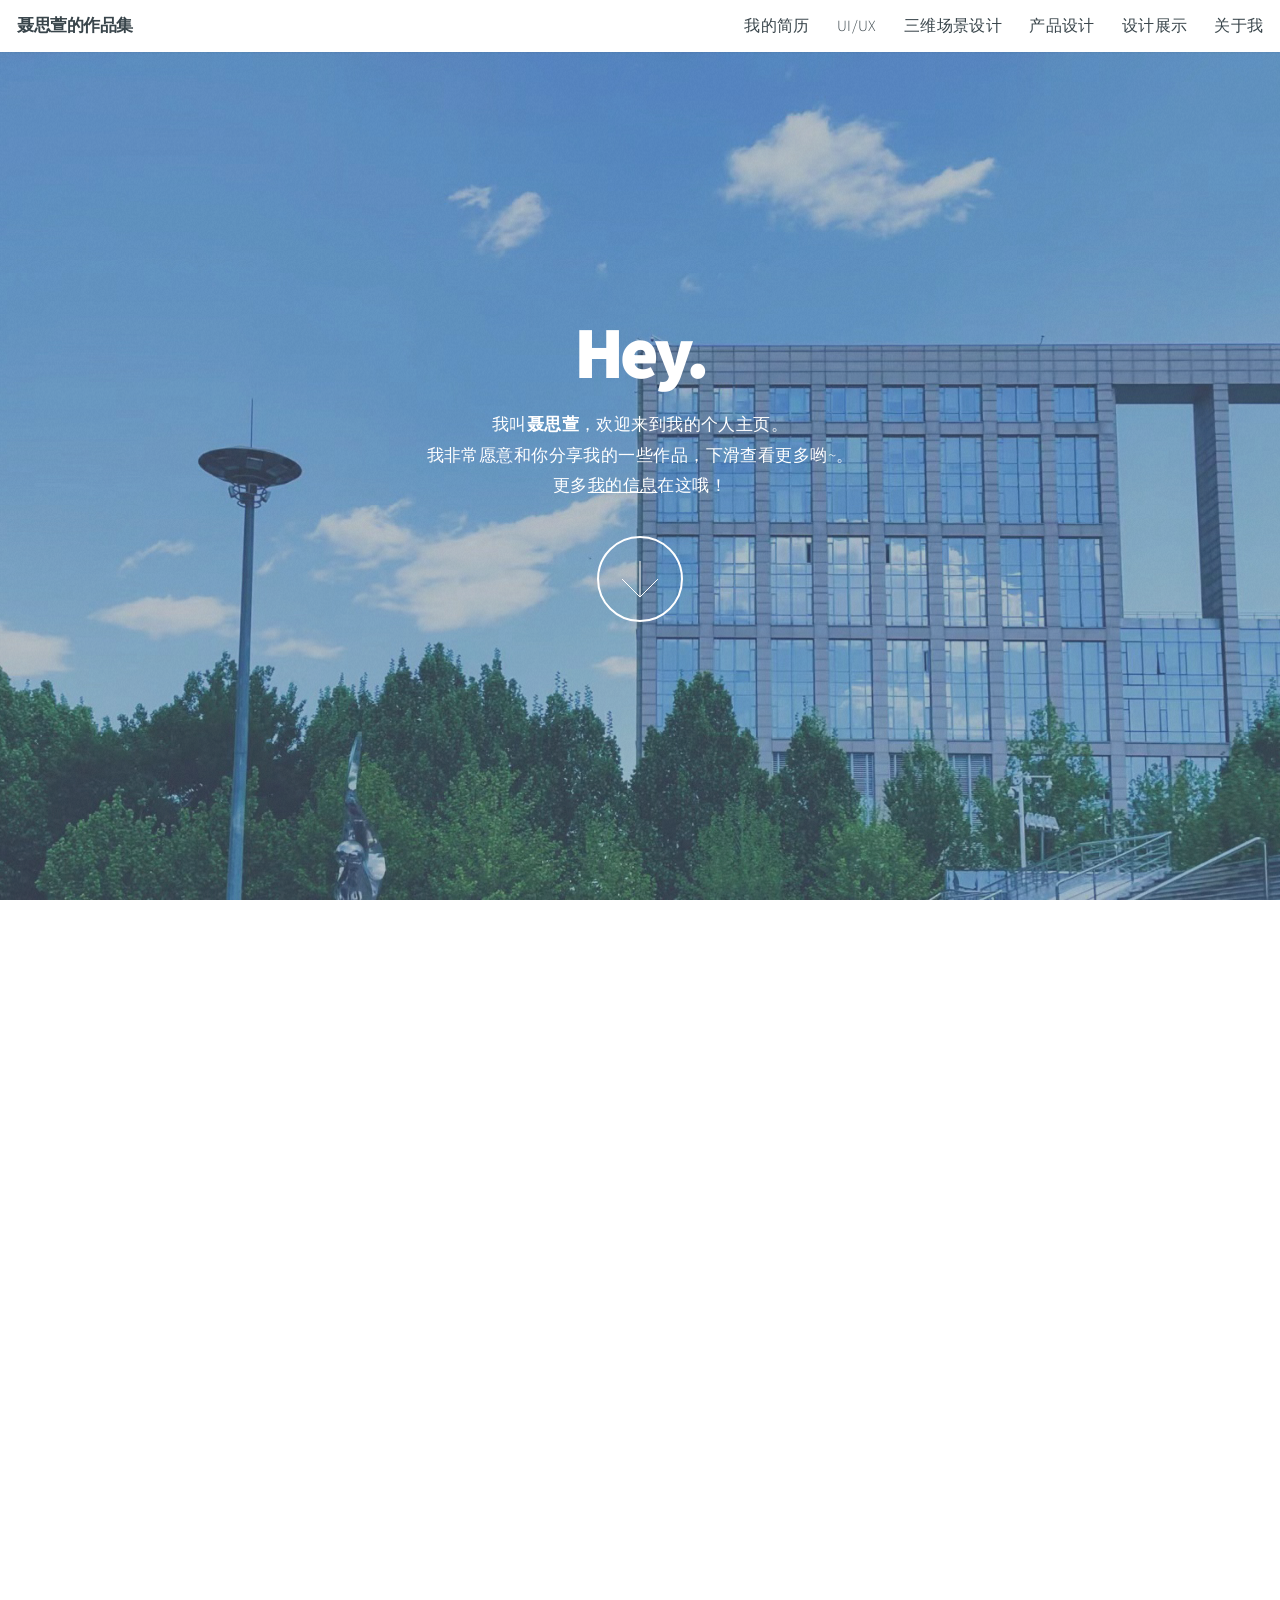
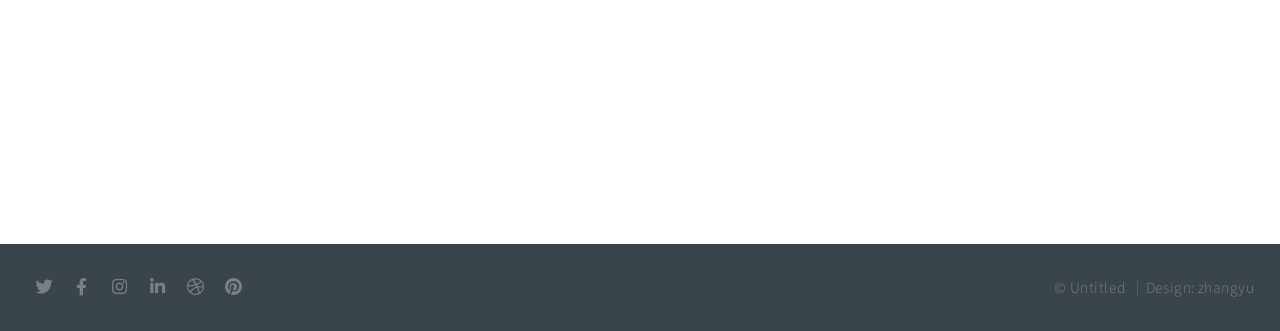
==== index.html @ c4678758 "Update index.html" ====
<!DOCTYPE HTML>
<!--
	Big Picture by HTML5 UP
	html5up.net | @ajlkn
	Free for personal and commercial use under the CCA 3.0 license (html5up.net/license)
-->
<html>

<head>
    <title>聂思萱的作品集</title>
    <meta charset="utf-8" />
    <meta name="viewport" content="width=device-width, initial-scale=1, user-scalable=no" />
    <link rel="stylesheet" href="assets/css/main.css" />
    <noscript>
        <link rel="stylesheet" href="assets/css/noscript.css" />
    </noscript>
</head>

<body class="is-preload">

    <!-- Header -->
    <header id="header">
        <h1>聂思萱的作品集</h1>
        <nav>
            <ul>
                <li><a href="#intro">我的简历</a></li>
                <li><a href="#one">UI/UX</a></li>
                <li><a href="#two">三维场景设计</a></li>
		<li><a href="#pr">产品设计</a></li>    
                <li><a href="#work">设计展示</a></li>
                <li><a href="#contact">关于我</a></li>
            </ul>
        </nav>
    </header>

    <!-- Intro -->
    <section id="intro" class="main style1 dark fullscreen">
        <div class="content">
            <header>
                <h2>Hey.</h2>
            </header>
            <p>我叫<strong>聂思萱</strong>，欢迎来到我的个人主页。<br />
                我非常愿意和你分享我的一些作品，下滑查看更多哟~。<br />
                更多<a href="#contact">我的信息</a>在这哦！</p>
            <footer>
                <a href="#one" class="button style2 down">More</a>
            </footer>
        </div>
    </section>

    <!-- One -->
    <!-- <section id="one" class="main style2 right dark fullscreen">
        <div class="content box style2">
            <header>
                <h2>作品集：产品设计</h2>
            </header>
            <p>本人本科和研究生为工业设计专业，研究方向为产品设计和产品人机交互研究。此作品集主要为我做过的一些产品，以电子产品为主，包括：<br />
                &MediumSpace;&MediumSpace;&MediumSpace;&MediumSpace; 1）面向K12的人工智能编程教学平台。 <br />
                &MediumSpace;&MediumSpace;&MediumSpace;&MediumSpace; 2）火灾逃生大巴车。 <br />
                &MediumSpace;&MediumSpace;&MediumSpace;&MediumSpace; 3）智行SE服务机器人。<br />
                &MediumSpace;&MediumSpace;&MediumSpace;&MediumSpace; 4）LUXETE红外线理疗仪。<br />
                &MediumSpace;&MediumSpace;&MediumSpace;&MediumSpace; 5）一些建模渲染。<br />
            </p>
            <a href="./one.html">点击此查看作品集</a>
        </div>
        <a href="#two" class="button style2 down anchored">Next</a>
    </section> -->

    <section id="one" class="main style2 right dark fullscreen">
        <div class="content box style2">
            <header>
                <h2>作品集: UI/UX</h2>
            </header>
            <p>此作品集包括我做过的一些UI/UX作品，包括：<br />
                &MediumSpace;&MediumSpace;&MediumSpace;&MediumSpace; 1) “课堂纸飞机” 课程评价小程序。 <br />
                &MediumSpace;&MediumSpace;&MediumSpace;&MediumSpace; 2) “族旅” 出行APP <br />
                &MediumSpace;&MediumSpace;&MediumSpace;&MediumSpace; 3) ...<br />
            </p>
            <a href="./one.html">点击此查看作品集</a>
        </div>
        <a href="#two" class="button style2 down anchored">Next</a>
    </section>

    <!-- Two -->
    <section id="two" class="main style2 left dark fullscreen">
        <div class="content box style2">
            <header>
                <h2>作品集: 三维建模渲染</h2>
            </header>
            <p>主要利用3Dmax，Blender，UE4进行3D道具建模，3D场景建模渲染，人物动作制作，粒子特效制作等，熟悉PBR流程。</p>
            <a href="./two.html">点击此查看作品集</a>
        </div>
        <a href="#pr" class="button style2 down anchored">Next</a>
    </section>
	   <!--three-->
    </section>
		   <section id="pr" class="main style2 right dark fullscreen">
        <div class="content box style2">
            <header>
                <h2>作品集: 产品设计</h2>
            </header>
            <p>本人本科和研究生为工业设计专业，研究方向为产品设计和产品人机交互研究。此作品集主要为我做过的一些产品，以电子产品为主，包括：<br />
                &MediumSpace;&MediumSpace;&MediumSpace;&MediumSpace; 1）面向K12的人工智能编程教学平台。 <br />
                &MediumSpace;&MediumSpace;&MediumSpace;&MediumSpace; 2）火灾逃生大巴车。 <br />
                &MediumSpace;&MediumSpace;&MediumSpace;&MediumSpace; 3）智行SE服务机器人。<br />
                &MediumSpace;&MediumSpace;&MediumSpace;&MediumSpace; 4）LUXETE红外线理疗仪。<br />
                &MediumSpace;&MediumSpace;&MediumSpace;&MediumSpace; 5）一些建模渲染。<br />
            </p>
            <a href="./pr.html">点击此查看作品集</a>
        </div>
    </section>

	 

    <!-- Footer -->
    <footer id="footer">

        <!-- Icons -->
        <ul class="icons">
            <li><a href="#" class="icon brands fa-twitter"><span class="label">Twitter</span></a></li>
            <li><a href="#" class="icon brands fa-facebook-f"><span class="label">Facebook</span></a></li>
            <li><a href="#" class="icon brands fa-instagram"><span class="label">Instagram</span></a></li>
            <li><a href="#" class="icon brands fa-linkedin-in"><span class="label">LinkedIn</span></a></li>
            <li><a href="#" class="icon brands fa-dribbble"><span class="label">Dribbble</span></a></li>
            <li><a href="#" class="icon brands fa-pinterest"><span class="label">Pinterest</span></a></li>
        </ul>

        <!-- Menu -->
        <ul class="menu">
            <li>&copy; Untitled</li>
            <li>Design: zhangyu</a></li>
        </ul>

    </footer>

    <!-- Scripts -->
    <script src="assets/js/jquery.min.js"></script>
    <script src="assets/js/jquery.poptrox.min.js"></script>
    <script src="assets/js/jquery.scrolly.min.js"></script>
    <script src="assets/js/jquery.scrollex.min.js"></script>
    <script src="assets/js/browser.min.js"></script>
    <script src="assets/js/breakpoints.min.js"></script>
    <script src="assets/js/util.js"></script>
    <script src="assets/js/main.js"></script>

</body>

</html>
---- assets/css/main.css ----
@import url("https://fonts.googleapis.com/css?family=Source+Sans+Pro:300,900");
@import url("fontawesome-all.min.css");

/*
	Big Picture by HTML5 UP
	html5up.net | @ajlkn
	Free for personal and commercial use under the CCA 3.0 license (html5up.net/license)
*/

html,
body,
div,
span,
applet,
object,
iframe,
h1,
h2,
h3,
h4,
h5,
h6,
p,
blockquote,
pre,
a,
abbr,
acronym,
address,
big,
cite,
code,
del,
dfn,
em,
img,
ins,
kbd,
q,
s,
samp,
small,
strike,
strong,
sub,
sup,
tt,
var,
b,
u,
i,
center,
dl,
dt,
dd,
ol,
ul,
li,
fieldset,
form,
label,
legend,
table,
caption,
tbody,
tfoot,
thead,
tr,
th,
td,
article,
aside,
canvas,
details,
embed,
figure,
figcaption,
footer,
header,
hgroup,
menu,
nav,
output,
ruby,
section,
summary,
time,
mark,
audio,
video {
    margin: 0;
    padding: 0;
    border: 0;
    font-size: 100%;
    font: inherit;
    vertical-align: baseline;
}

article,
aside,
details,
figcaption,
figure,
footer,
header,
hgroup,
menu,
nav,
section {
    display: block;
}

body {
    line-height: 1;
}

ol,
ul {
    list-style: none;
}

blockquote,
q {
    quotes: none;
}

blockquote:before,
blockquote:after,
q:before,
q:after {
    content: '';
    content: none;
}

table {
    border-collapse: collapse;
    border-spacing: 0;
}

body {
    -webkit-text-size-adjust: none;
}

mark {
    background-color: transparent;
    color: inherit;
}

input::-moz-focus-inner {
    border: 0;
    padding: 0;
}

input,
select,
textarea {
    -moz-appearance: none;
    -webkit-appearance: none;
    -ms-appearance: none;
    appearance: none;
}

/* Basic */

@-ms-viewport {
    width: device-width;
}

html {
    height: 100%;
}

html {
    box-sizing: border-box;
}

*,
*:before,
*:after {
    box-sizing: inherit;
}

body {
    background: #ffffff;
    height: 100%;
    min-width: 320px;
}

body.is-preload *,
body.is-preload *:before,
body.is-preload *:after {
    -moz-animation: none !important;
    -webkit-animation: none !important;
    -ms-animation: none !important;
    animation: none !important;
    -moz-transition: none !important;
    -webkit-transition: none !important;
    -ms-transition: none !important;
    transition: none !important;
}

/* Spinner */

@-moz-keyframes spinner-rotate {
    0% {
        -moz-transform: scale(1) rotate(0deg);
        -webkit-transform: scale(1) rotate(0deg);
        -ms-transform: scale(1) rotate(0deg);
        transform: scale(1) rotate(0deg);
    }

    100% {
        -moz-transform: scale(1) rotate(360deg);
        -webkit-transform: scale(1) rotate(360deg);
        -ms-transform: scale(1) rotate(360deg);
        transform: scale(1) rotate(360deg);
    }
}

@-webkit-keyframes spinner-rotate {
    0% {
        -moz-transform: scale(1) rotate(0deg);
        -webkit-transform: scale(1) rotate(0deg);
        -ms-transform: scale(1) rotate(0deg);
        transform: scale(1) rotate(0deg);
    }

    100% {
        -moz-transform: scale(1) rotate(360deg);
        -webkit-transform: scale(1) rotate(360deg);
        -ms-transform: scale(1) rotate(360deg);
        transform: scale(1) rotate(360deg);
    }
}

@-ms-keyframes spinner-rotate {
    0% {
        -moz-transform: scale(1) rotate(0deg);
        -webkit-transform: scale(1) rotate(0deg);
        -ms-transform: scale(1) rotate(0deg);
        transform: scale(1) rotate(0deg);
    }

    100% {
        -moz-transform: scale(1) rotate(360deg);
        -webkit-transform: scale(1) rotate(360deg);
        -ms-transform: scale(1) rotate(360deg);
        transform: scale(1) rotate(360deg);
    }
}

@keyframes spinner-rotate {
    0% {
        -moz-transform: scale(1) rotate(0deg);
        -webkit-transform: scale(1) rotate(0deg);
        -ms-transform: scale(1) rotate(0deg);
        transform: scale(1) rotate(0deg);
    }

    100% {
        -moz-transform: scale(1) rotate(360deg);
        -webkit-transform: scale(1) rotate(360deg);
        -ms-transform: scale(1) rotate(360deg);
        transform: scale(1) rotate(360deg);
    }
}

/* Loader */

@-moz-keyframes spinner-show {
    0% {
        opacity: 0;
    }

    100% {
        opacity: 1;
    }
}

@-webkit-keyframes spinner-show {
    0% {
        opacity: 0;
    }

    100% {
        opacity: 1;
    }
}

@-ms-keyframes spinner-show {
    0% {
        opacity: 0;
    }

    100% {
        opacity: 1;
    }
}

@keyframes spinner-show {
    0% {
        opacity: 0;
    }

    100% {
        opacity: 1;
    }
}

@-moz-keyframes spinner-hide {
    0% {
        -moz-transform: scale(1) rotate(0deg);
        -webkit-transform: scale(1) rotate(0deg);
        -ms-transform: scale(1) rotate(0deg);
        transform: scale(1) rotate(0deg);
        color: #e5e6e7;
        z-index: 100001;
    }

    99% {
        -moz-transform: scale(0.5) rotate(360deg);
        -webkit-transform: scale(0.5) rotate(360deg);
        -ms-transform: scale(0.5) rotate(360deg);
        transform: scale(0.5) rotate(360deg);
        color: #e5e6e7;
        z-index: 100001;
    }

    100% {
        -moz-transform: scale(0.5) rotate(360deg);
        -webkit-transform: scale(0.5) rotate(360deg);
        -ms-transform: scale(0.5) rotate(360deg);
        transform: scale(0.5) rotate(360deg);
        color: #e5e6e7;
        z-index: -1;
    }
}

@-webkit-keyframes spinner-hide {
    0% {
        -moz-transform: scale(1) rotate(0deg);
        -webkit-transform: scale(1) rotate(0deg);
        -ms-transform: scale(1) rotate(0deg);
        transform: scale(1) rotate(0deg);
        color: #e5e6e7;
        z-index: 100001;
    }

    99% {
        -moz-transform: scale(0.5) rotate(360deg);
        -webkit-transform: scale(0.5) rotate(360deg);
        -ms-transform: scale(0.5) rotate(360deg);
        transform: scale(0.5) rotate(360deg);
        color: #e5e6e7;
        z-index: 100001;
    }

    100% {
        -moz-transform: scale(0.5) rotate(360deg);
        -webkit-transform: scale(0.5) rotate(360deg);
        -ms-transform: scale(0.5) rotate(360deg);
        transform: scale(0.5) rotate(360deg);
        color: #e5e6e7;
        z-index: -1;
    }
}

@-ms-keyframes spinner-hide {
    0% {
        -moz-transform: scale(1) rotate(0deg);
        -webkit-transform: scale(1) rotate(0deg);
        -ms-transform: scale(1) rotate(0deg);
        transform: scale(1) rotate(0deg);
        color: #e5e6e7;
        z-index: 100001;
    }

    99% {
        -moz-transform: scale(0.5) rotate(360deg);
        -webkit-transform: scale(0.5) rotate(360deg);
        -ms-transform: scale(0.5) rotate(360deg);
        transform: scale(0.5) rotate(360deg);
        color: #e5e6e7;
        z-index: 100001;
    }

    100% {
        -moz-transform: scale(0.5) rotate(360deg);
        -webkit-transform: scale(0.5) rotate(360deg);
        -ms-transform: scale(0.5) rotate(360deg);
        transform: scale(0.5) rotate(360deg);
        color: #e5e6e7;
        z-index: -1;
    }
}

@keyframes spinner-hide {
    0% {
        -moz-transform: scale(1) rotate(0deg);
        -webkit-transform: scale(1) rotate(0deg);
        -ms-transform: scale(1) rotate(0deg);
        transform: scale(1) rotate(0deg);
        color: #e5e6e7;
        z-index: 100001;
    }

    99% {
        -moz-transform: scale(0.5) rotate(360deg);
        -webkit-transform: scale(0.5) rotate(360deg);
        -ms-transform: scale(0.5) rotate(360deg);
        transform: scale(0.5) rotate(360deg);
        color: #e5e6e7;
        z-index: 100001;
    }

    100% {
        -moz-transform: scale(0.5) rotate(360deg);
        -webkit-transform: scale(0.5) rotate(360deg);
        -ms-transform: scale(0.5) rotate(360deg);
        transform: scale(0.5) rotate(360deg);
        color: #e5e6e7;
        z-index: -1;
    }
}

@-moz-keyframes overlay-hide {
    0% {
        opacity: 1;
        z-index: 100000;
    }

    15% {
        opacity: 1;
        z-index: 100000;
    }

    99% {
        opacity: 0;
        z-index: 100000;
    }

    100% {
        opacity: 0;
        z-index: -1;
    }
}

@-webkit-keyframes overlay-hide {
    0% {
        opacity: 1;
        z-index: 100000;
    }

    15% {
        opacity: 1;
        z-index: 100000;
    }

    99% {
        opacity: 0;
        z-index: 100000;
    }

    100% {
        opacity: 0;
        z-index: -1;
    }
}

@-ms-keyframes overlay-hide {
    0% {
        opacity: 1;
        z-index: 100000;
    }

    15% {
        opacity: 1;
        z-index: 100000;
    }

    99% {
        opacity: 0;
        z-index: 100000;
    }

    100% {
        opacity: 0;
        z-index: -1;
    }
}

@keyframes overlay-hide {
    0% {
        opacity: 1;
        z-index: 100000;
    }

    15% {
        opacity: 1;
        z-index: 100000;
    }

    99% {
        opacity: 0;
        z-index: 100000;
    }

    100% {
        opacity: 0;
        z-index: -1;
    }
}

body {
    text-decoration: none;
}

body:before {
    -moz-animation: spinner-show 1.5s 1 0.25s ease forwards, spinner-hide 0.25s ease-in-out forwards !important;
    -webkit-animation: spinner-show 1.5s 1 0.25s ease forwards, spinner-hide 0.25s ease-in-out forwards !important;
    -ms-animation: spinner-show 1.5s 1 0.25s ease forwards, spinner-hide 0.25s ease-in-out forwards !important;
    animation: spinner-show 1.5s 1 0.25s ease forwards, spinner-hide 0.25s ease-in-out forwards !important;
    -moz-transform-origin: 50% 50%;
    -webkit-transform-origin: 50% 50%;
    -ms-transform-origin: 50% 50%;
    transform-origin: 50% 50%;
    -moz-osx-font-smoothing: grayscale;
    -webkit-font-smoothing: antialiased;
    font-family: FontAwesome;
    font-style: normal;
    font-weight: normal;
    text-transform: none !important;
    color: #e5e6e7;
    content: '\f1ce';
    cursor: default;
    display: block;
    font-size: 2em;
    height: 2em;
    left: 50%;
    line-height: 2em;
    margin: -1em 0 0 -1em;
    opacity: 0;
    position: fixed;
    text-align: center;
    top: 50%;
    width: 2em;
    z-index: -1;
}

body:after {
    -moz-animation: overlay-hide 1.5s ease-in forwards !important;
    -webkit-animation: overlay-hide 1.5s ease-in forwards !important;
    -ms-animation: overlay-hide 1.5s ease-in forwards !important;
    animation: overlay-hide 1.5s ease-in forwards !important;
    background: #ffffff;
    content: '';
    display: block;
    height: 100%;
    left: 0;
    opacity: 0;
    position: fixed;
    top: 0;
    width: 100%;
    z-index: -1;
}

body.is-preload:before {
    -moz-animation: spinner-show 1.5s 1 0.25s ease forwards, spinner-rotate 0.75s infinite linear !important;
    -webkit-animation: spinner-show 1.5s 1 0.25s ease forwards, spinner-rotate 0.75s infinite linear !important;
    -ms-animation: spinner-show 1.5s 1 0.25s ease forwards, spinner-rotate 0.75s infinite linear !important;
    animation: spinner-show 1.5s 1 0.25s ease forwards, spinner-rotate 0.75s infinite linear !important;
    z-index: 100001;
}

body.is-preload:after {
    -moz-animation: none !important;
    -webkit-animation: none !important;
    -ms-animation: none !important;
    animation: none !important;
    opacity: 1;
    z-index: 100000;
}

@media (-webkit-min-device-pixel-ratio: 2) {

    body:before {
        line-height: 2.025em;
    }

}

/* Type */

body,
input,
textarea,
select {
    font-family: "Source Sans Pro", "sans-serif";
    font-weight: 300;
    font-size: 18pt;
    line-height: 1.75em;
    color: #39454b;
    letter-spacing: 0.025em;
}

@media screen and (max-width: 1920px) {

    body,
    input,
    textarea,
    select {
        font-size: 17pt;
    }

}

@media screen and (max-width: 1680px) {

    body,
    input,
    textarea,
    select {
        font-size: 15pt;
    }

}

@media screen and (max-width: 1280px) {

    body,
    input,
    textarea,
    select {
        font-size: 13pt;
    }

}

@media screen and (max-width: 1000px) {

    body,
    input,
    textarea,
    select {
        font-size: 13pt;
    }

}

@media screen and (max-width: 736px) {

    body,
    input,
    textarea,
    select {
        font-size: 12pt;
        line-height: 1.5em;
    }

}

h1,
h2,
h3,
h4,
h5,
h6 {
    font-weight: 900;
    color: inherit;
    letter-spacing: -0.0325em;
}

h1 a,
h2 a,
h3 a,
h4 a,
h5 a,
h6 a {
    color: inherit;
    text-decoration: none;
}

h2 {
    font-size: 2.25em;
    line-height: 1.25em;
    letter-spacing: -0.05em;
}

@media screen and (max-width: 736px) {

    h2 {
        font-size: 1.5em;
    }

}

strong,
b {
    font-weight: 900;
    color: inherit;
}

em,
i {
    font-style: italic;
}

a {
    -moz-transition: color 0.2s ease-in-out;
    -webkit-transition: color 0.2s ease-in-out;
    -ms-transition: color 0.2s ease-in-out;
    transition: color 0.2s ease-in-out;
    color: #98c593;
}

sub {
    position: relative;
    top: 0.5em;
    font-size: 0.8em;
}

sup {
    position: relative;
    top: -0.5em;
    font-size: 0.8em;
}

hr {
    border: 0;
    border-top: solid 1px #e5e6e7;
}

blockquote {
    border-left: solid 0.5em #e5e6e7;
    padding: 1em 0 1em 2em;
    font-style: italic;
}

p,
ul,
ol,
dl,
table {
    margin-bottom: 1em;
}

/* Box */

.box {
    background: #ffffff;
    color: #39454b;
    padding: 2em;
}

.box> :last-child {
    margin-bottom: 0;
}

.box.style2 {
    padding: 3.5em 2.5em 3.5em 2.5em;
}

@media screen and (max-width: 736px) {

    .box {
        padding: 1em;
    }

    .box.style2 {
        padding: 1.5em 1.25em 1.5em 1.25em;
        background-color: rgba(255, 255, 255, 0.9);
    }

}

/* Button */

input[type="button"],
input[type="submit"],
input[type="reset"],
.button,
button {
    -moz-appearance: none;
    -webkit-appearance: none;
    -ms-appearance: none;
    appearance: none;
    -moz-transition: background-color 0.2s ease-in-out;
    -webkit-transition: background-color 0.2s ease-in-out;
    -ms-transition: background-color 0.2s ease-in-out;
    transition: background-color 0.2s ease-in-out;
    background-color: #98c593;
    border: 0;
    border-radius: 3.5em;
    color: #ffffff;
    cursor: pointer;
    display: inline-block;
    height: 3.5em;
    line-height: 3.5em;
    outline: 0;
    padding: 0 2em 0 2em;
    position: relative;
    text-align: center;
    text-decoration: none;
}

input[type="button"].down,
input[type="submit"].down,
input[type="reset"].down,
.button.down,
button.down {
    width: 5em;
    height: 5em;
    line-height: 4.5em;
    padding: 0;
    background-image: url("images/dark-arrow.svg");
    background-position: center center;
    background-repeat: no-repeat;
    text-indent: -10em;
    overflow: hidden;
}

input[type="button"].down.anchored,
input[type="submit"].down.anchored,
input[type="reset"].down.anchored,
.button.down.anchored,
button.down.anchored {
    bottom: 0;
    border-bottom: 0;
    border-radius: 3em 3em 0 0;
    height: 4.5em;
    margin-left: -2.5em;
}

input[type="button"].anchored,
input[type="submit"].anchored,
input[type="reset"].anchored,
.button.anchored,
button.anchored {
    position: absolute;
    left: 50%;
}

input[type="button"]:hover,
input[type="submit"]:hover,
input[type="reset"]:hover,
.button:hover,
button:hover {
    background-color: #a8cea4;
}

input[type="button"]:active,
input[type="submit"]:active,
input[type="reset"]:active,
.button:active,
button:active {
    background-color: #88bc82;
}

input[type="button"].style2,
input[type="submit"].style2,
input[type="reset"].style2,
.button.style2,
button.style2 {
    background-color: transparent;
    border: solid 2px #e5e6e7;
    color: inherit;
}

input[type="button"].style2:hover,
input[type="submit"].style2:hover,
input[type="reset"].style2:hover,
.button.style2:hover,
button.style2:hover {
    background-color: rgba(229, 230, 231, 0.25);
}

input[type="button"].style2:active,
input[type="submit"].style2:active,
input[type="reset"].style2:active,
.button.style2:active,
button.style2:active {
    background-color: rgba(229, 230, 231, 0.375);
}

input[type="button"].style2.down,
input[type="submit"].style2.down,
input[type="reset"].style2.down,
.button.style2.down,
button.style2.down {
    background-image: url("images/arrow.svg");
}

/* Form */

form {
    margin: 0 0 2em 0;
}

form> :last-child {
    margin-bottom: 0;
}

form>.fields {
    display: -moz-flex;
    display: -webkit-flex;
    display: -ms-flex;
    display: flex;
    -moz-flex-wrap: wrap;
    -webkit-flex-wrap: wrap;
    -ms-flex-wrap: wrap;
    flex-wrap: wrap;
    width: calc(100% + 3em);
    margin: -1.5em 0 2em -1.5em;
}

form>.fields>.field {
    -moz-flex-grow: 0;
    -webkit-flex-grow: 0;
    -ms-flex-grow: 0;
    flex-grow: 0;
    -moz-flex-shrink: 0;
    -webkit-flex-shrink: 0;
    -ms-flex-shrink: 0;
    flex-shrink: 0;
    padding: 1.5em 0 0 1.5em;
    width: calc(100% - 1.5em);
}

form>.fields>.field.half {
    width: calc(50% - 0.75em);
}

form>.fields>.field.third {
    width: calc(100%/3 - 0.5em);
}

form>.fields>.field.quarter {
    width: calc(25% - 0.375em);
}

@media screen and (max-width: 480px) {

    form>.fields {
        width: calc(100% + 2em);
        margin: -1em 0 2em -1em;
    }

    form>.fields>.field {
        padding: 1em 0 0 1em;
        width: calc(100% - 1em);
    }

    form>.fields>.field.half {
        width: calc(100% - 1em);
    }

    form>.fields>.field.third {
        width: calc(100% - 1em);
    }

    form>.fields>.field.quarter {
        width: calc(100% - 1em);
    }

}

label {
    display: block;
}

input[type="text"],
input[type="password"],
input[type="email"],
input[type="tel"],
input[type="search"],
input[type="url"],
select,
textarea {
    -moz-appearance: none;
    -webkit-appearance: none;
    -ms-appearance: none;
    appearance: none;
    -moz-transition: border-color 0.2s ease-in-out, color 0.2s ease-in-out;
    -webkit-transition: border-color 0.2s ease-in-out, color 0.2s ease-in-out;
    -ms-transition: border-color 0.2s ease-in-out, color 0.2s ease-in-out;
    transition: border-color 0.2s ease-in-out, color 0.2s ease-in-out;
    color: #39454b;
    display: block;
    width: 100%;
    padding: 0.65em 0.75em;
    background: none;
    border: solid 2px #e5e6e7;
    color: inherit;
    border-radius: 0.5em;
    outline: none;
}

input[type="text"]:focus,
input[type="password"]:focus,
input[type="email"]:focus,
input[type="tel"]:focus,
input[type="search"]:focus,
input[type="url"]:focus,
select:focus,
textarea:focus {
    border-color: #9ac8e9;
}

input[type="text"],
input[type="password"],
input[type="email"],
input[type="tel"],
input[type="search"],
input[type="url"],
select {
    line-height: 1.35em;
}

textarea {
    min-height: 8em;
}

::-moz-focus-inner {
    border: 0;
}

::-webkit-input-placeholder {
    opacity: 0.375;
}

:-moz-placeholder {
    opacity: 0.375;
}

::-moz-placeholder {
    opacity: 0.375;
}

:-ms-input-placeholder {
    opacity: 0.375;
}

/* Icon */

.icon {
    text-decoration: none;
    position: relative;
    text-decoration: none;
}

.icon:before {
    -moz-osx-font-smoothing: grayscale;
    -webkit-font-smoothing: antialiased;
    display: inline-block;
    font-style: normal;
    font-variant: normal;
    text-rendering: auto;
    line-height: 1;
    text-transform: none !important;
    font-family: 'Font Awesome 5 Free';
    font-weight: 400;
}

.icon:before {
    line-height: inherit;
}

.icon>.label {
    display: none;
}

.icon.solid:before {
    font-weight: 900;
}

.icon.brands:before {
    font-family: 'Font Awesome 5 Brands';
}

/* Image */

.image {
    position: relative;
    display: inline-block;
}

.image:before {
    content: '';
    position: absolute;
    left: 0;
    top: 0;
    width: 100%;
    height: 100%;
    background: url("images/overlay.png");
}

.image img {
    display: block;
    width: 100%;
}

.image.featured {
    display: block;
    width: 100%;
    margin: 0 0 2em 0;
}

.image.fit {
    display: block;
    width: 100%;
}

.image.left {
    float: left;
    margin: 0 2em 2em 0;
}

.image.centered {
    display: block;
    margin: 0 0 2em 0;
}

.image.centered img {
    margin: 0 auto;
    width: auto;
}

/* List */

ul.default {
    list-style: disc;
    padding-left: 1em;
}

ul.default li {
    padding-left: 0.5em;
}

ul.menu {
    cursor: default;
}

ul.menu li {
    display: inline-block;
    line-height: 1em;
    border-left: solid 1px #e5e6e7;
    padding: 0 0 0 0.5em;
    margin: 0 0 0 0.5em;
}

ul.menu li:first-child {
    border-left: 0;
    padding-left: 0;
    margin-left: 0;
}

ol.default {
    list-style: decimal;
    padding-left: 1.25em;
}

ol.default li {
    padding-left: 0.25em;
}

/* Actions */

ul.actions {
    display: -moz-flex;
    display: -webkit-flex;
    display: -ms-flex;
    display: flex;
    cursor: default;
    list-style: none;
    margin-left: -1em;
    padding-left: 0;
}

ul.actions li {
    padding: 0 0 0 1em;
    vertical-align: middle;
}

ul.actions.special {
    -moz-justify-content: center;
    -webkit-justify-content: center;
    -ms-justify-content: center;
    justify-content: center;
    width: 100%;
    margin-left: 0;
}

ul.actions.special li:first-child {
    padding-left: 0;
}

ul.actions.stacked {
    -moz-flex-direction: column;
    -webkit-flex-direction: column;
    -ms-flex-direction: column;
    flex-direction: column;
    margin-left: 0;
}

ul.actions.stacked li {
    padding: 1.3em 0 0 0;
}

ul.actions.stacked li:first-child {
    padding-top: 0;
}

ul.actions.fit {
    width: calc(100% + 1em);
}

ul.actions.fit li {
    -moz-flex-grow: 1;
    -webkit-flex-grow: 1;
    -ms-flex-grow: 1;
    flex-grow: 1;
    -moz-flex-shrink: 1;
    -webkit-flex-shrink: 1;
    -ms-flex-shrink: 1;
    flex-shrink: 1;
    width: 100%;
}

ul.actions.fit li>* {
    width: 100%;
}

ul.actions.fit.stacked {
    width: 100%;
}

@media screen and (max-width: 480px) {

    ul.actions:not(.fixed) {
        -moz-flex-direction: column;
        -webkit-flex-direction: column;
        -ms-flex-direction: column;
        flex-direction: column;
        margin-left: 0;
        width: 100% !important;
    }

    ul.actions:not(.fixed) li {
        -moz-flex-grow: 1;
        -webkit-flex-grow: 1;
        -ms-flex-grow: 1;
        flex-grow: 1;
        -moz-flex-shrink: 1;
        -webkit-flex-shrink: 1;
        -ms-flex-shrink: 1;
        flex-shrink: 1;
        padding: 1em 0 0 0;
        text-align: center;
        width: 100%;
    }

    ul.actions:not(.fixed) li>* {
        width: 100%;
    }

    ul.actions:not(.fixed) li:first-child {
        padding-top: 0;
    }

    ul.actions:not(.fixed) li input[type="submit"],
    ul.actions:not(.fixed) li input[type="reset"],
    ul.actions:not(.fixed) li input[type="button"],
    ul.actions:not(.fixed) li button,
    ul.actions:not(.fixed) li .button {
        width: 100%;
    }

    ul.actions:not(.fixed) li input[type="submit"].icon:before,
    ul.actions:not(.fixed) li input[type="reset"].icon:before,
    ul.actions:not(.fixed) li input[type="button"].icon:before,
    ul.actions:not(.fixed) li button.icon:before,
    ul.actions:not(.fixed) li .button.icon:before {
        margin-left: -0.5rem;
    }

}

/* Icons */

ul.icons {
    cursor: default;
}

ul.icons li {
    display: inline-block;
}

ul.icons a {
    display: inline-block;
    width: 2em;
    height: 2em;
    line-height: 2em;
    text-align: center;
    border: 0;
}

/* Sections/Article */

header {
    margin-bottom: 1em;
}

header p {
    display: block;
    margin: 1em 0 0 0;
    padding: 0 0 0.5em 0;
}

footer {
    margin-top: 2em;
}

/* Table */

table {
    width: 100%;
}

table.default {
    width: 100%;
}

table.default tbody tr:nth-child(2n+2) {
    background: rgba(229, 230, 231, 0.5);
}

table.default td {
    padding: 0.5em 1em 0.5em 1em;
}

table.default th {
    text-align: left;
    font-weight: 900;
    padding: 0.5em 1em 0.5em 1em;
}

table.default thead {
    background: #39454b;
    color: #ffffff;
}

table.default tfoot {
    background: #e5e6e7;
}

/* Poptrox */

.poptrox-popup {
    -moz-box-sizing: content-box;
    -webkit-box-sizing: content-box;
    -ms-box-sizing: content-box;
    box-sizing: content-box;
    background: #fff;
    padding-bottom: 3em;
    box-shadow: 0 0.1em 0.15em 0 rgba(0, 0, 0, 0.15);
}

.poptrox-popup .loader {
    position: absolute;
    top: 50%;
    left: 50%;
    margin: -1em 0 0 -1em;
    width: 2em;
    height: 2em;
    display: block;
    font-size: 2em;
}

.poptrox-popup .loader:before {
    -moz-animation: spinner-rotate 0.75s infinite linear !important;
    -webkit-animation: spinner-rotate 0.75s infinite linear !important;
    -ms-animation: spinner-rotate 0.75s infinite linear !important;
    animation: spinner-rotate 0.75s infinite linear !important;
    -moz-osx-font-smoothing: grayscale;
    -webkit-font-smoothing: antialiased;
    font-family: FontAwesome;
    font-style: normal;
    font-weight: normal;
    text-transform: none !important;
    color: #e5e6e7;
    content: '\f1ce';
    cursor: default;
    display: block;
    height: 2em;
    left: 0;
    line-height: 2em;
    position: absolute;
    text-align: center;
    top: 0;
    width: 2em;
}

.poptrox-popup .caption {
    position: absolute;
    bottom: 0;
    left: 0;
    background: #ffffff;
    width: 100%;
    height: 3em;
    line-height: 2.8em;
    text-align: center;
    cursor: default;
    z-index: 1;
    font-size: 0.9em;
}

.poptrox-popup .nav-next,
.poptrox-popup .nav-previous {
    -moz-transition: opacity 0.2s ease-in-out;
    -webkit-transition: opacity 0.2s ease-in-out;
    -ms-transition: opacity 0.2s ease-in-out;
    transition: opacity 0.2s ease-in-out;
    position: absolute;
    top: 0;
    width: 50%;
    height: 100%;
    opacity: 0;
    cursor: pointer;
    background: rgba(0, 0, 0, 0.01);
    -webkit-tap-highlight-color: rgba(255, 255, 255, 0);
}

.poptrox-popup .nav-next:before,
.poptrox-popup .nav-previous:before {
    content: '';
    position: absolute;
    width: 96px;
    height: 64px;
    background: url("images/poptrox-nav.svg");
    top: calc(50% - 1.5em);
    margin: -32px 0 0 0;
}

.poptrox-popup:hover .nav-next,
.poptrox-popup:hover .nav-previous {
    opacity: 0.5;
}

.poptrox-popup:hover .nav-next:hover,
.poptrox-popup:hover .nav-previous:hover {
    opacity: 1.0;
}

.poptrox-popup .nav-previous:before {
    -moz-transform: scaleX(-1);
    -webkit-transform: scaleX(-1);
    -ms-transform: scaleX(-1);
    transform: scaleX(-1);
    -ms-filter: "FlipH";
    filter: FlipH;
}

.poptrox-popup .nav-next {
    right: 0;
}

.poptrox-popup .nav-next:before {
    right: 0;
}

.poptrox-popup .nav-previous {
    left: 0;
}

.poptrox-popup .nav-previous:before {
    left: 0;
}

.poptrox-popup .closer {
    -moz-transition: opacity 0.2s ease-in-out;
    -webkit-transition: opacity 0.2s ease-in-out;
    -ms-transition: opacity 0.2s ease-in-out;
    transition: opacity 0.2s ease-in-out;
    position: absolute;
    top: 0;
    right: 0;
    width: 64px;
    height: 64px;
    text-indent: -9999px;
    z-index: 2;
    opacity: 0;
    -webkit-tap-highlight-color: rgba(255, 255, 255, 0);
}

.poptrox-popup .closer:before {
    content: '';
    display: block;
    position: absolute;
    right: 16px;
    top: 16px;
    width: 40px;
    height: 40px;
    border-radius: 100%;
    box-shadow: inset 0 0 0 2px #fff;
    background: url("images/poptrox-closer.svg") center center;
    color: #ffffff !important;
}

.poptrox-popup:hover .closer {
    opacity: 0.5;
}

.poptrox-popup:hover .closer:hover {
    opacity: 1.0;
}

body.is-touch .poptrox-popup .nav-next,
body.is-touch .poptrox-popup .nav-previous,
body.is-touch .poptrox-popup .closer {
    opacity: 1.0 !important;
}

@media screen and (max-width: 736px) {

    .poptrox-popup .nav-next:before,
    .poptrox-popup .nav-previous:before {
        width: 48px;
        height: 32px;
        background-size: contain;
        margin: -16px 0 0 0;
    }

    .poptrox-popup .closer:before {
        right: 12px;
        top: 12px;
        width: 20px;
        height: 20px;
        box-shadow: inset 0 0 0 1px #fff;
        background-size: contain;
        opacity: 0.65;
    }

}

/* Gallery */

.gallery {
    display: -moz-flex;
    display: -webkit-flex;
    display: -ms-flex;
    display: flex;
    -moz-flex-wrap: wrap;
    -webkit-flex-wrap: wrap;
    -ms-flex-wrap: wrap;
    flex-wrap: wrap;
    width: 45em;
    max-width: 100%;
    margin: 0 auto 2em auto;
}

.gallery article {
    -moz-transition: -moz-transform 1s ease, opacity 1s ease;
    -webkit-transition: -webkit-transform 1s ease, opacity 1s ease;
    -ms-transition: -ms-transform 1s ease, opacity 1s ease;
    transition: transform 1s ease, opacity 1s ease;
    -moz-transform: translateX(0);
    -webkit-transform: translateX(0);
    -ms-transform: translateX(0);
    transform: translateX(0);
    width: 50%;
    position: relative;
    opacity: 1.0;
}

.gallery article .image {
    margin: 0;
    display: block;
}

.gallery article:nth-last-child(1n) {
    -moz-transition-delay: 0.05s;
    -webkit-transition-delay: 0.05s;
    -ms-transition-delay: 0.05s;
    transition-delay: 0.05s;
}

.gallery article:nth-last-child(2n) {
    -moz-transition-delay: 0.05s;
    -webkit-transition-delay: 0.05s;
    -ms-transition-delay: 0.05s;
    transition-delay: 0.05s;
}

.gallery article:nth-last-child(2n) {
    -moz-transition-delay: 0.1s;
    -webkit-transition-delay: 0.1s;
    -ms-transition-delay: 0.1s;
    transition-delay: 0.1s;
}

.gallery article:nth-last-child(3n) {
    -moz-transition-delay: 0.1s;
    -webkit-transition-delay: 0.1s;
    -ms-transition-delay: 0.1s;
    transition-delay: 0.1s;
}

.gallery article:nth-last-child(3n) {
    -moz-transition-delay: 0.15s;
    -webkit-transition-delay: 0.15s;
    -ms-transition-delay: 0.15s;
    transition-delay: 0.15s;
}

.gallery article:nth-last-child(4n) {
    -moz-transition-delay: 0.15s;
    -webkit-transition-delay: 0.15s;
    -ms-transition-delay: 0.15s;
    transition-delay: 0.15s;
}

.gallery article:nth-last-child(4n) {
    -moz-transition-delay: 0.2s;
    -webkit-transition-delay: 0.2s;
    -ms-transition-delay: 0.2s;
    transition-delay: 0.2s;
}

.gallery article:nth-last-child(5n) {
    -moz-transition-delay: 0.2s;
    -webkit-transition-delay: 0.2s;
    -ms-transition-delay: 0.2s;
    transition-delay: 0.2s;
}

.gallery article:nth-last-child(5n) {
    -moz-transition-delay: 0.25s;
    -webkit-transition-delay: 0.25s;
    -ms-transition-delay: 0.25s;
    transition-delay: 0.25s;
}

.gallery article:nth-last-child(6n) {
    -moz-transition-delay: 0.25s;
    -webkit-transition-delay: 0.25s;
    -ms-transition-delay: 0.25s;
    transition-delay: 0.25s;
}

.gallery article:nth-last-child(6n) {
    -moz-transition-delay: 0.3s;
    -webkit-transition-delay: 0.3s;
    -ms-transition-delay: 0.3s;
    transition-delay: 0.3s;
}

.gallery article:nth-last-child(7n) {
    -moz-transition-delay: 0.3s;
    -webkit-transition-delay: 0.3s;
    -ms-transition-delay: 0.3s;
    transition-delay: 0.3s;
}

.gallery article:nth-last-child(7n) {
    -moz-transition-delay: 0.35s;
    -webkit-transition-delay: 0.35s;
    -ms-transition-delay: 0.35s;
    transition-delay: 0.35s;
}

.gallery article:nth-last-child(8n) {
    -moz-transition-delay: 0.35s;
    -webkit-transition-delay: 0.35s;
    -ms-transition-delay: 0.35s;
    transition-delay: 0.35s;
}

.gallery article:nth-last-child(8n) {
    -moz-transition-delay: 0.4s;
    -webkit-transition-delay: 0.4s;
    -ms-transition-delay: 0.4s;
    transition-delay: 0.4s;
}

.gallery article:nth-last-child(9n) {
    -moz-transition-delay: 0.4s;
    -webkit-transition-delay: 0.4s;
    -ms-transition-delay: 0.4s;
    transition-delay: 0.4s;
}

.gallery article:nth-last-child(9n) {
    -moz-transition-delay: 0.45s;
    -webkit-transition-delay: 0.45s;
    -ms-transition-delay: 0.45s;
    transition-delay: 0.45s;
}

.gallery article:nth-last-child(10n) {
    -moz-transition-delay: 0.45s;
    -webkit-transition-delay: 0.45s;
    -ms-transition-delay: 0.45s;
    transition-delay: 0.45s;
}

.gallery article:nth-last-child(10n) {
    -moz-transition-delay: 0.5s;
    -webkit-transition-delay: 0.5s;
    -ms-transition-delay: 0.5s;
    transition-delay: 0.5s;
}

.gallery article:nth-last-child(11n) {
    -moz-transition-delay: 0.5s;
    -webkit-transition-delay: 0.5s;
    -ms-transition-delay: 0.5s;
    transition-delay: 0.5s;
}

.gallery article:nth-last-child(11n) {
    -moz-transition-delay: 0.55s;
    -webkit-transition-delay: 0.55s;
    -ms-transition-delay: 0.55s;
    transition-delay: 0.55s;
}

.gallery article:nth-last-child(12n) {
    -moz-transition-delay: 0.55s;
    -webkit-transition-delay: 0.55s;
    -ms-transition-delay: 0.55s;
    transition-delay: 0.55s;
}

.gallery article:nth-last-child(12n) {
    -moz-transition-delay: 0.6s;
    -webkit-transition-delay: 0.6s;
    -ms-transition-delay: 0.6s;
    transition-delay: 0.6s;
}

.gallery article:nth-last-child(13n) {
    -moz-transition-delay: 0.6s;
    -webkit-transition-delay: 0.6s;
    -ms-transition-delay: 0.6s;
    transition-delay: 0.6s;
}

.gallery article:nth-last-child(13n) {
    -moz-transition-delay: 0.65s;
    -webkit-transition-delay: 0.65s;
    -ms-transition-delay: 0.65s;
    transition-delay: 0.65s;
}

.gallery article:nth-last-child(14n) {
    -moz-transition-delay: 0.65s;
    -webkit-transition-delay: 0.65s;
    -ms-transition-delay: 0.65s;
    transition-delay: 0.65s;
}

.gallery article:nth-last-child(14n) {
    -moz-transition-delay: 0.7s;
    -webkit-transition-delay: 0.7s;
    -ms-transition-delay: 0.7s;
    transition-delay: 0.7s;
}

.gallery article:nth-last-child(15n) {
    -moz-transition-delay: 0.7s;
    -webkit-transition-delay: 0.7s;
    -ms-transition-delay: 0.7s;
    transition-delay: 0.7s;
}

.gallery article:nth-last-child(15n) {
    -moz-transition-delay: 0.75s;
    -webkit-transition-delay: 0.75s;
    -ms-transition-delay: 0.75s;
    transition-delay: 0.75s;
}

.gallery article:nth-last-child(16n) {
    -moz-transition-delay: 0.75s;
    -webkit-transition-delay: 0.75s;
    -ms-transition-delay: 0.75s;
    transition-delay: 0.75s;
}

.gallery article:nth-last-child(16n) {
    -moz-transition-delay: 0.8s;
    -webkit-transition-delay: 0.8s;
    -ms-transition-delay: 0.8s;
    transition-delay: 0.8s;
}

.gallery article:nth-last-child(17n) {
    -moz-transition-delay: 0.8s;
    -webkit-transition-delay: 0.8s;
    -ms-transition-delay: 0.8s;
    transition-delay: 0.8s;
}

.gallery article:nth-last-child(17n) {
    -moz-transition-delay: 0.85s;
    -webkit-transition-delay: 0.85s;
    -ms-transition-delay: 0.85s;
    transition-delay: 0.85s;
}

.gallery article:nth-last-child(18n) {
    -moz-transition-delay: 0.85s;
    -webkit-transition-delay: 0.85s;
    -ms-transition-delay: 0.85s;
    transition-delay: 0.85s;
}

.gallery article:nth-last-child(18n) {
    -moz-transition-delay: 0.9s;
    -webkit-transition-delay: 0.9s;
    -ms-transition-delay: 0.9s;
    transition-delay: 0.9s;
}

.gallery article:nth-last-child(19n) {
    -moz-transition-delay: 0.9s;
    -webkit-transition-delay: 0.9s;
    -ms-transition-delay: 0.9s;
    transition-delay: 0.9s;
}

.gallery article:nth-last-child(19n) {
    -moz-transition-delay: 0.95s;
    -webkit-transition-delay: 0.95s;
    -ms-transition-delay: 0.95s;
    transition-delay: 0.95s;
}

.gallery article:nth-last-child(20n) {
    -moz-transition-delay: 0.95s;
    -webkit-transition-delay: 0.95s;
    -ms-transition-delay: 0.95s;
    transition-delay: 0.95s;
}

.gallery article:nth-last-child(20n) {
    -moz-transition-delay: 1s;
    -webkit-transition-delay: 1s;
    -ms-transition-delay: 1s;
    transition-delay: 1s;
}

.gallery article:nth-last-child(21n) {
    -moz-transition-delay: 1s;
    -webkit-transition-delay: 1s;
    -ms-transition-delay: 1s;
    transition-delay: 1s;
}

.gallery article:nth-last-child(21n) {
    -moz-transition-delay: 1.05s;
    -webkit-transition-delay: 1.05s;
    -ms-transition-delay: 1.05s;
    transition-delay: 1.05s;
}

.gallery article:nth-last-child(22n) {
    -moz-transition-delay: 1.05s;
    -webkit-transition-delay: 1.05s;
    -ms-transition-delay: 1.05s;
    transition-delay: 1.05s;
}

.gallery article:nth-last-child(22n) {
    -moz-transition-delay: 1.1s;
    -webkit-transition-delay: 1.1s;
    -ms-transition-delay: 1.1s;
    transition-delay: 1.1s;
}

.gallery article:nth-last-child(23n) {
    -moz-transition-delay: 1.1s;
    -webkit-transition-delay: 1.1s;
    -ms-transition-delay: 1.1s;
    transition-delay: 1.1s;
}

.gallery article:nth-last-child(23n) {
    -moz-transition-delay: 1.15s;
    -webkit-transition-delay: 1.15s;
    -ms-transition-delay: 1.15s;
    transition-delay: 1.15s;
}

.gallery article:nth-last-child(24n) {
    -moz-transition-delay: 1.15s;
    -webkit-transition-delay: 1.15s;
    -ms-transition-delay: 1.15s;
    transition-delay: 1.15s;
}

.gallery.inactive article {
    opacity: 0;
}

.gallery.inactive article.from-left {
    -moz-transform: translateX(-14em);
    -webkit-transform: translateX(-14em);
    -ms-transform: translateX(-14em);
    transform: translateX(-14em);
}

.gallery.inactive article.from-right {
    -moz-transform: translateX(14em);
    -webkit-transform: translateX(14em);
    -ms-transform: translateX(14em);
    transform: translateX(14em);
}

.gallery.inactive article.from-top {
    -moz-transform: translateY(-7em);
    -webkit-transform: translateY(-7em);
    -ms-transform: translateY(-7em);
    transform: translateY(-7em);
}

.gallery.inactive article.from-bottom {
    -moz-transform: translateY(7em);
    -webkit-transform: translateY(7em);
    -ms-transform: translateY(7em);
    transform: translateY(7em);
}

@media screen and (max-width: 480px) {

    .gallery {
        -moz-flex-wrap: nowrap;
        -webkit-flex-wrap: nowrap;
        -ms-flex-wrap: nowrap;
        flex-wrap: nowrap;
        -moz-flex-direction: column;
        -webkit-flex-direction: column;
        -ms-flex-direction: column;
        flex-direction: column;
    }

    .gallery article {
        width: 100%;
    }

}

/* Header */

#header {
    position: fixed;
    z-index: 10000;
    left: 0;
    top: 0;
    width: 100%;
    background: rgba(255, 255, 255, 0.95);
    height: 3em;
    line-height: 3em;
    box-shadow: 0 0 0.15em 0 rgba(0, 0, 0, 0.1);
}

#header h1 {
    position: absolute;
    left: 1em;
    top: 0;
    height: 3em;
    line-height: 3em;
    cursor: default;
}

#header h1 a {
    font-size: 1.25em;
}

#header nav {
    position: absolute;
    right: 0.5em;
    top: 0;
    height: 3em;
    line-height: 3em;
}

#header nav ul {
    margin: 0;
}

#header nav ul li {
    display: inline-block;
    margin-left: 0.5em;
    font-size: 0.9em;
}

#header nav ul li a {
    display: block;
    color: inherit;
    text-decoration: none;
    height: 3em;
    line-height: 3em;
    padding: 0 0.5em 0 0.5em;
    outline: 0;
}

@media screen and (max-width: 736px) {

    #header {
        height: 2.5em;
        line-height: 2.5em;
    }

    #header h1 {
        text-align: center;
        position: relative;
        left: 0;
        top: 0;
        height: 2.5em;
        line-height: 2.5em;
    }

    #header h1 a {
        font-size: 1em;
    }

    #header nav {
        display: none;
    }

}

body {
    padding-top: 3em;
}

@media screen and (max-width: 736px) {

    body {
        padding-top: 2.5em;
    }

}

/* Main */

.main {
    display: -moz-flex;
    display: -webkit-flex;
    display: -ms-flex;
    display: flex;
    position: relative;
    margin: 0;
    overflow-x: hidden;
}

.main>.content {
    width: 45em;
    max-width: calc(100% - 4em);
    margin: 0 auto;
}

.main>.content> :last-child {
    margin-bottom: 0;
}

.main.fullscreen {
    min-height: 100%;
}

.main.style1 {
    -moz-align-items: center;
    -webkit-align-items: center;
    -ms-align-items: center;
    align-items: center;
    -moz-justify-content: center;
    -webkit-justify-content: center;
    -ms-justify-content: center;
    justify-content: center;
    text-align: center;
    padding: 3em 0 3em 0;
}

.main.style1 h2 {
    font-size: 4.25em;
    line-height: 1em;
}

.main.style1>.content {
    -moz-transition: opacity 1s ease;
    -webkit-transition: opacity 1s ease;
    -ms-transition: opacity 1s ease;
    transition: opacity 1s ease;
    -moz-transform: translateZ(0);
    -webkit-transform: translateZ(0);
    -ms-transform: translateZ(0);
    transform: translateZ(0);
    opacity: 1.0;
    margin: 0;
}

.main.style1.inactive>.content {
    opacity: 0;
}

.main.style2 {
    -moz-align-items: center;
    -webkit-align-items: center;
    -ms-align-items: center;
    align-items: center;
    -moz-justify-content: center;
    -webkit-justify-content: center;
    -ms-justify-content: center;
    justify-content: center;
    padding: 3em 0 3em 0;
    overflow: hidden;
}

.main.style2>.content {
    -moz-transition: -moz-transform 1s ease;
    -webkit-transition: -webkit-transform 1s ease;
    -ms-transition: -ms-transform 1s ease;
    transition: transform 1s ease;
    -moz-transform: translateZ(0);
    -webkit-transform: translateZ(0);
    -ms-transform: translateZ(0);
    transform: translateZ(0);
    position: relative;
    width: 35%;
    margin: 0;
}

.main.style2.left {
    -moz-justify-content: -moz-flex-start;
    -webkit-justify-content: -webkit-flex-start;
    -ms-justify-content: -ms-flex-start;
    justify-content: flex-start;
}

.main.style2.right {
    -moz-justify-content: -moz-flex-end;
    -webkit-justify-content: -webkit-flex-end;
    -ms-justify-content: -ms-flex-end;
    justify-content: flex-end;
}

.main.style2.inactive.left>.content {
    -moz-transform: translateX(-100%);
    -webkit-transform: translateX(-100%);
    -ms-transform: translateX(-100%);
    transform: translateX(-100%);
}

.main.style2.inactive.right>.content {
    -moz-transform: translateX(100%);
    -webkit-transform: translateX(100%);
    -ms-transform: translateX(100%);
    transform: translateX(100%);
}

.main.style3 {
    text-align: center;
    padding: 6em 0 6em 0;
}

.main.style3 .content>header {
    margin-bottom: 2em;
}

.main.style3.primary {
    background: #ffffff;
}

.main.style3.secondary {
    background: #f5f6f7;
}

.main.dark {
    color: #ffffff;
}

.main.dark a {
    color: inherit;
}

.main.dark .button.style2 {
    border-color: #ffffff;
}

.main.dark .button.style2:hover {
    background-color: rgba(255, 255, 255, 0.125);
}

.main.dark .button.style2:active {
    background-color: rgba(255, 255, 255, 0.25);
}

.main.dark .button.style2.down {
    background-image: url("images/dark-arrow.svg");
}

body.is-touch .main {
    background-attachment: scroll !important;
}

@media screen and (max-width: 1920px) {

    .main.style2 .content {
        width: 40%;
    }

}

@media screen and (max-width: 1280px) {

    .main.style2 .content {
        width: 50%;
    }

}

@media screen and (max-width: 1000px) {

    .main.style2 .content {
        width: 60%;
    }

}

@media screen and (max-width: 736px) {

    .main>.content br {
        display: none;
    }

    .main.fullscreen {
        height: auto !important;
    }

    .main.style1 {
        padding: 4em 15px 4em 15px;
    }

    .main.style1 h2 {
        font-size: 3em;
    }

    .main.style2 {
        padding: 6em 15px 6em 15px;
    }

    .main.style2:before,
    .main.style2:after {
        display: none !important;
    }

    .main.style2 .button.anchored {
        display: none;
    }

    .main.style2 .content {
        width: 100%;
        max-width: 100%;
        text-align: center;
        -moz-transform: none;
        -webkit-transform: none;
        -ms-transform: none;
        transform: none;
    }

    .main.style3 {
        text-align: center;
        padding: 3em 10px 3em 10px;
    }

}

@media screen and (max-width: 480px) {

    .main>.content {
        max-width: calc(100% - 1.5em);
    }

}

/* Footer */

#footer {
    display: -moz-flex;
    display: -webkit-flex;
    display: -ms-flex;
    display: flex;
    -moz-align-items: center;
    -webkit-align-items: center;
    -ms-align-items: center;
    align-items: center;
    -moz-justify-content: space-between;
    -webkit-justify-content: space-between;
    -ms-justify-content: space-between;
    justify-content: space-between;
    position: relative;
    margin: 0;
    line-height: 1em;
    padding: 1.5em;
    background: #39454b;
    color: rgba(185, 186, 187, 0.5);
    overflow: hidden;
}

#footer>* {
    margin-bottom: 0;
}

#footer a {
    color: inherit;
}

#footer a:hover {
    color: #b9babb;
}

#footer ul.menu {
    margin: 0;
}

#footer ul.menu li {
    border-left-color: rgba(185, 186, 187, 0.2);
    font-size: 0.9em;
}

@media screen and (max-width: 1000px) {

    #footer {
        -moz-flex-direction: column;
        -webkit-flex-direction: column;
        -ms-flex-direction: column;
        flex-direction: column;
        -moz-justify-content: center;
        -webkit-justify-content: center;
        -ms-justify-content: center;
        justify-content: center;
        line-height: 1.5em;
        text-align: center;
        padding: 2em 1em 2em 1em;
    }

    #footer>* {
        margin: 0 0 1em 0;
    }

}

@media screen and (max-width: 736px) {

    #footer ul.menu li {
        border-left: none;
        display: block;
        line-height: inherit;
        margin: 0.25em 0 0 0;
        padding: 0.25em 0 0 0;
    }

    #footer ul.menu li:first-child {
        margin-top: 0;
        padding-top: 0;
    }

}

/* Intro */

#intro {
    background: url("images/overlay.png"), url("../../images/intro.jpg");
    background-size: 256px 256px, cover;
    background-attachment: fixed, fixed;
    background-position: top left, bottom center;
    background-repeat: repeat, no-repeat;
}

/* One */

#one {
    background: url("images/overlay.png"), url("../../images/one.jpg");
    background-size: 256px 256px, cover;
    background-attachment: fixed, fixed;
    background-position: top left, center center;
}

/* Two */

#two {
    background: url("images/overlay.png"), url("../../images/two.jpg");
    background-size: 256px 256px, cover;
    background-attachment: fixed, fixed;
    background-position: top left, center center;
}

/* Contact */

#contact {
    overflow: hidden;
    padding-bottom: 0;
}

#contact .box {
    -moz-transition: -moz-transform 1s ease;
    -webkit-transition: -webkit-transform 1s ease;
    -ms-transition: -ms-transform 1s ease;
    transition: transform 1s ease;
    -moz-transform: translateY(0);
    -webkit-transform: translateY(0);
    -ms-transform: translateY(0);
    transform: translateY(0);
    position: relative;
}

#contact.inactive .box {
    -moz-transform: translateY(100%);
    -webkit-transform: translateY(100%);
    -ms-transform: translateY(100%);
    transform: translateY(100%);
}

@media screen and (max-width: 736px) {

    #contact .box {
        padding: 1.5em 1.5em 2em 1.5em;
    }

}

@media screen and (max-width: 480px) {

    #contact .box {
        padding: 1em 1em 2em 1em;
    }

}

.me {
    margin: 0 auto
}

.me img {
    max-width: 100%;
    max-height: 100%;
}
---- assets/css/noscript.css ----
/*
	Big Picture by HTML5 UP
	html5up.net | @ajlkn
	Free for personal and commercial use under the CCA 3.0 license (html5up.net/license)
*/

/* Loader */

	body:before, body:after {
		display: none;
	}
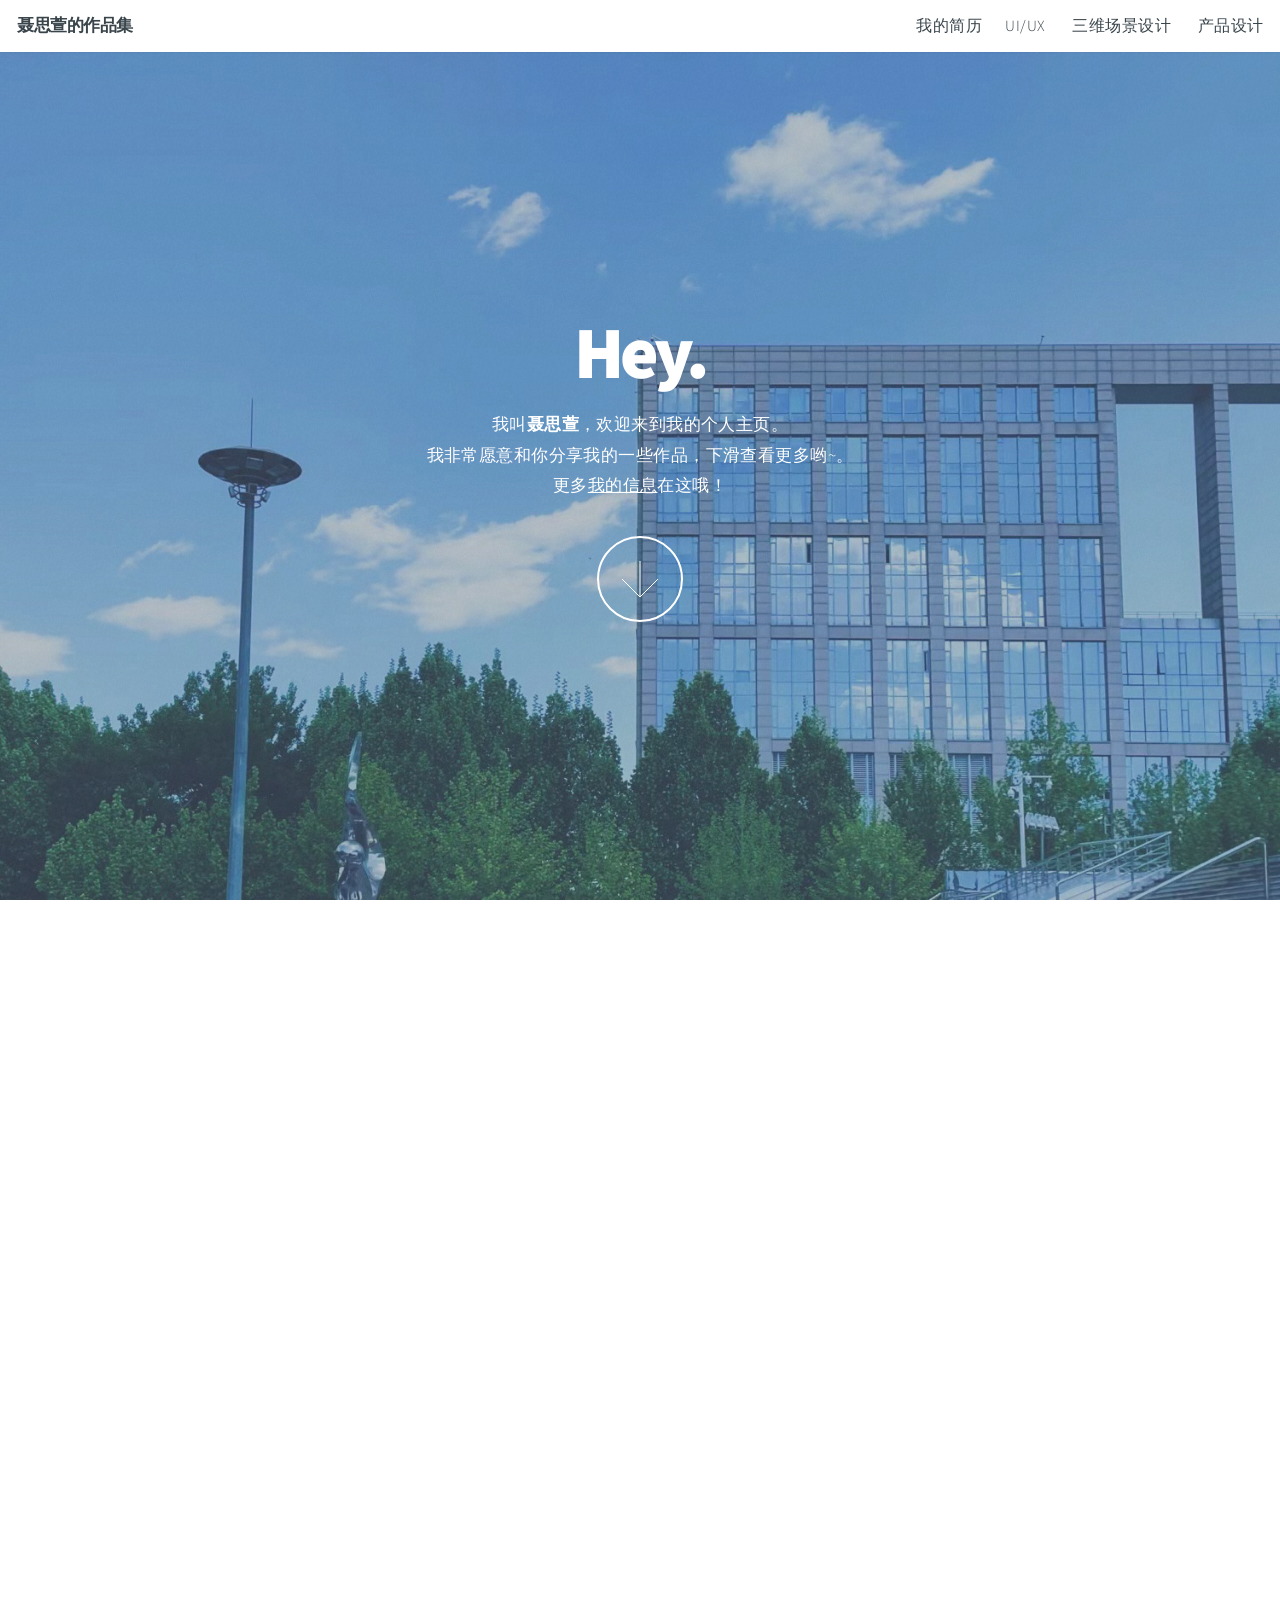
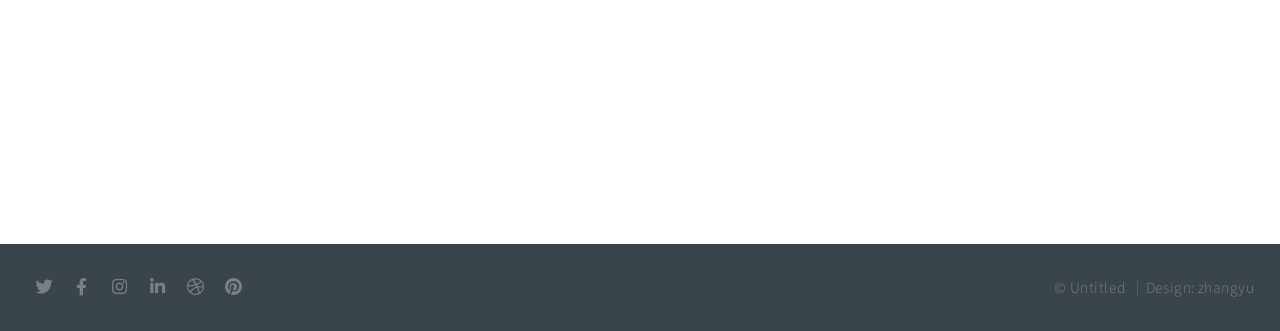
==== commit fdf00055: "Update index.html" ====
--- a/index.html
+++ b/index.html
@@ -23,12 +23,10 @@
         <h1>聂思萱的作品集</h1>
         <nav>
             <ul>
-                <li><a href="#intro">我的简历</a></li>
+		<li><a href="./me.html">我的简历</a>
                 <li><a href="#one">UI/UX</a></li>
                 <li><a href="#two">三维场景设计</a></li>
 		<li><a href="#pr">产品设计</a></li>    
-                <li><a href="#work">设计展示</a></li>
-                <li><a href="#contact">关于我</a></li>
             </ul>
         </nav>
     </header>
--- a/assets/css/main.css
+++ b/assets/css/main.css
@@ -2395,6 +2395,12 @@
     background-attachment: fixed, fixed;
     background-position: top left, center center;
 }
+#pr {
+    background: url("images/overlay.png"), url("../../images/three.jpg");
+    background-size: 256px 256px, cover;
+    background-attachment: fixed, fixed;
+    background-position: top left, center center;
+}
 
 /* Contact */
 
@@ -2445,4 +2451,4 @@
 .me img {
     max-width: 100%;
     max-height: 100%;
-}+}
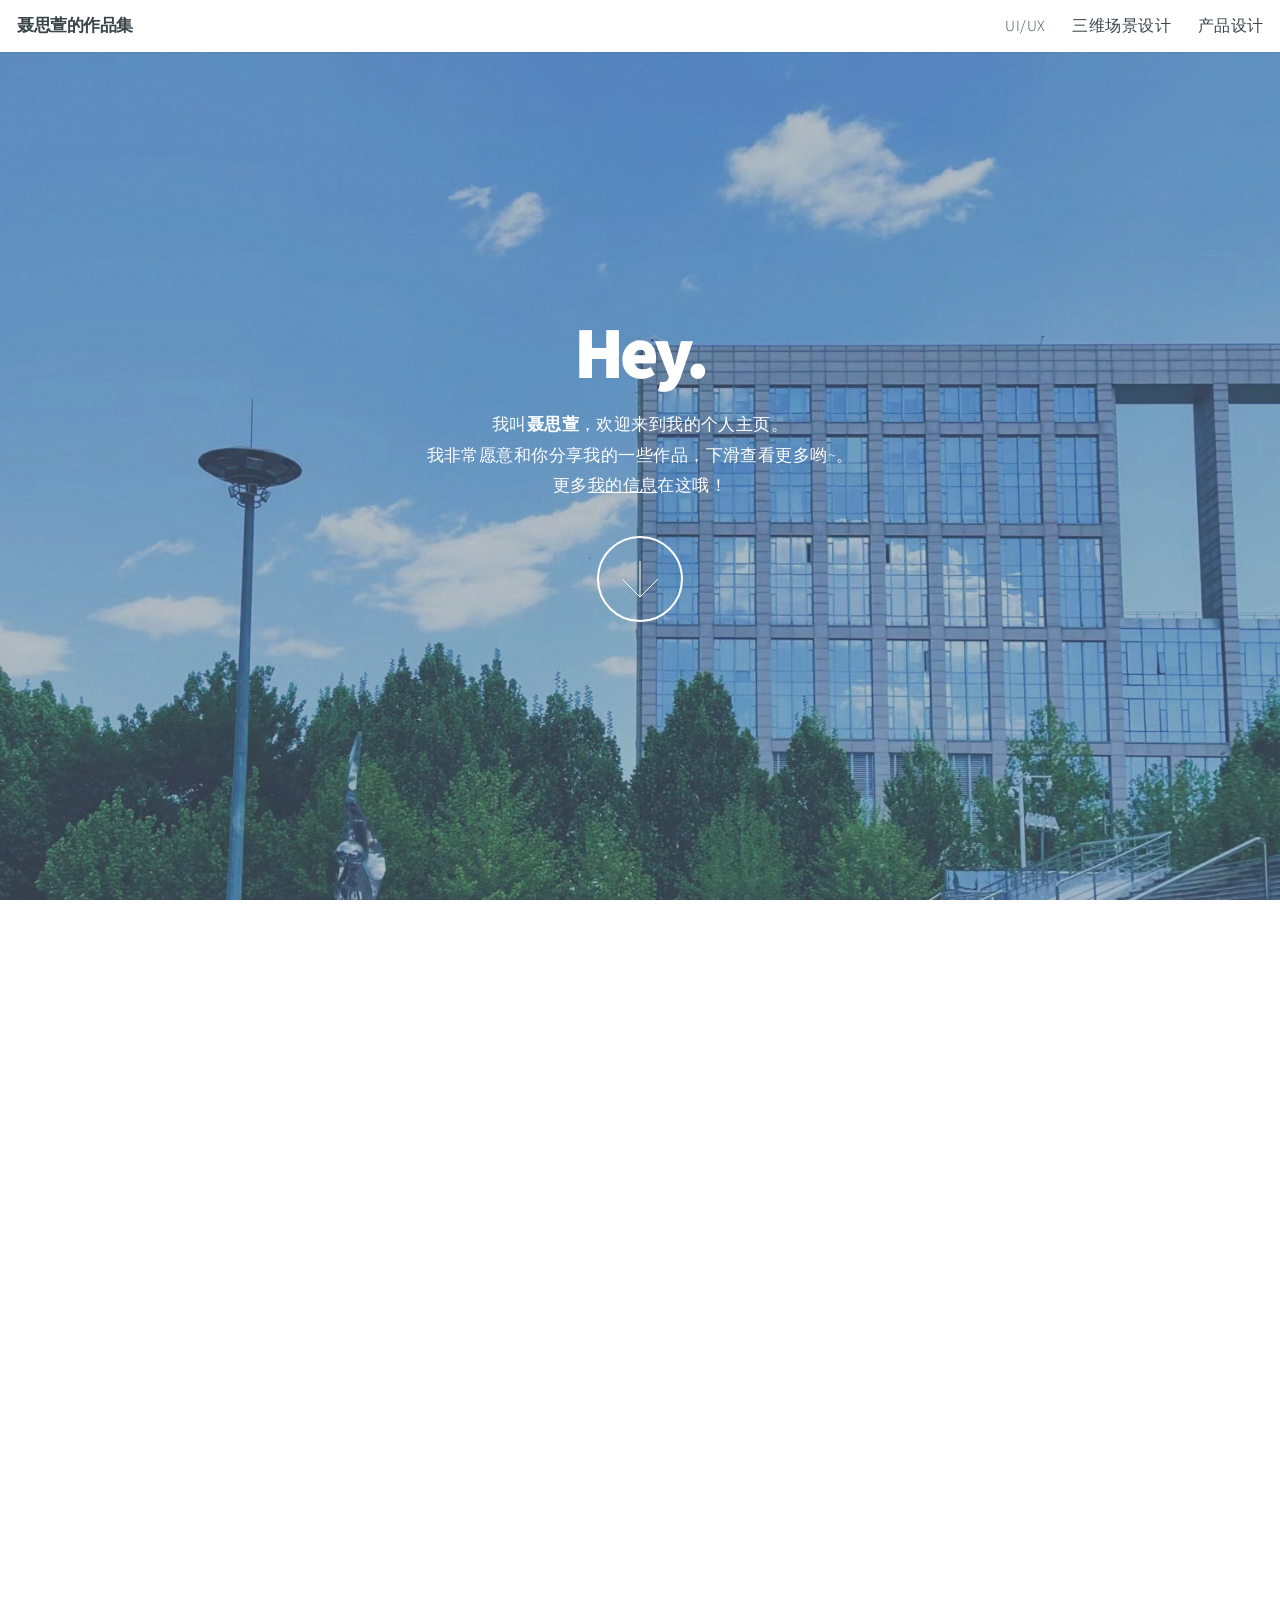
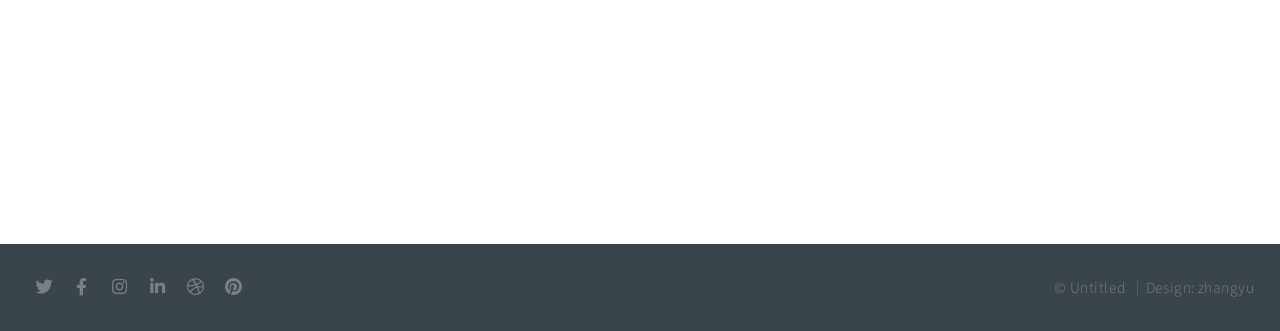
==== commit d8969199: "Update index.html" ====
--- a/index.html
+++ b/index.html
@@ -23,7 +23,7 @@
         <h1>聂思萱的作品集</h1>
         <nav>
             <ul>
-		<li><a href="./me.html">我的简历</a>
+		
                 <li><a href="#one">UI/UX</a></li>
                 <li><a href="#two">三维场景设计</a></li>
 		<li><a href="#pr">产品设计</a></li>    
@@ -39,7 +39,7 @@
             </header>
             <p>我叫<strong>聂思萱</strong>，欢迎来到我的个人主页。<br />
                 我非常愿意和你分享我的一些作品，下滑查看更多哟~。<br />
-                更多<a href="#contact">我的信息</a>在这哦！</p>
+                更多<a href="./me.html">我的信息</a>在这哦！</p>
             <footer>
                 <a href="#one" class="button style2 down">More</a>
             </footer>
@@ -83,9 +83,10 @@
     <section id="two" class="main style2 left dark fullscreen">
         <div class="content box style2">
             <header>
-                <h2>作品集: 三维建模渲染</h2>
+                <h2>作品集: 技术美术设计</h2>
             </header>
-            <p>主要利用3Dmax，Blender，UE4进行3D道具建模，3D场景建模渲染，人物动作制作，粒子特效制作等，熟悉PBR流程。</p>
+            <p>主要利用3Dmax，Zbrush等DCC软件进行建模，包括高模，低模。使用sp进行贴图烘焙
+		    UE43D场景渲染，动画制作，shader制作，蓝图制作，粒子特效制作等。熟悉maxscript。熟悉人物骨骼绑定，动画制作</p>
             <a href="./two.html">点击此查看作品集</a>
         </div>
         <a href="#pr" class="button style2 down anchored">Next</a>
@@ -98,10 +99,10 @@
                 <h2>作品集: 产品设计</h2>
             </header>
             <p>本人本科和研究生为工业设计专业，研究方向为产品设计和产品人机交互研究。此作品集主要为我做过的一些产品，以电子产品为主，包括：<br />
-                &MediumSpace;&MediumSpace;&MediumSpace;&MediumSpace; 1）面向K12的人工智能编程教学平台。 <br />
+		&MediumSpace;&MediumSpace;&MediumSpace;&MediumSpace; 1） 医护人员用半导体制冷服设计研究
                 &MediumSpace;&MediumSpace;&MediumSpace;&MediumSpace; 2）火灾逃生大巴车。 <br />
+                &MediumSpace;&MediumSpace;&MediumSpace;&MediumSpace; 3）面向K12的人工智能编程教学平台。 <br />
                 &MediumSpace;&MediumSpace;&MediumSpace;&MediumSpace; 3）智行SE服务机器人。<br />
-                &MediumSpace;&MediumSpace;&MediumSpace;&MediumSpace; 4）LUXETE红外线理疗仪。<br />
                 &MediumSpace;&MediumSpace;&MediumSpace;&MediumSpace; 5）一些建模渲染。<br />
             </p>
             <a href="./pr.html">点击此查看作品集</a>
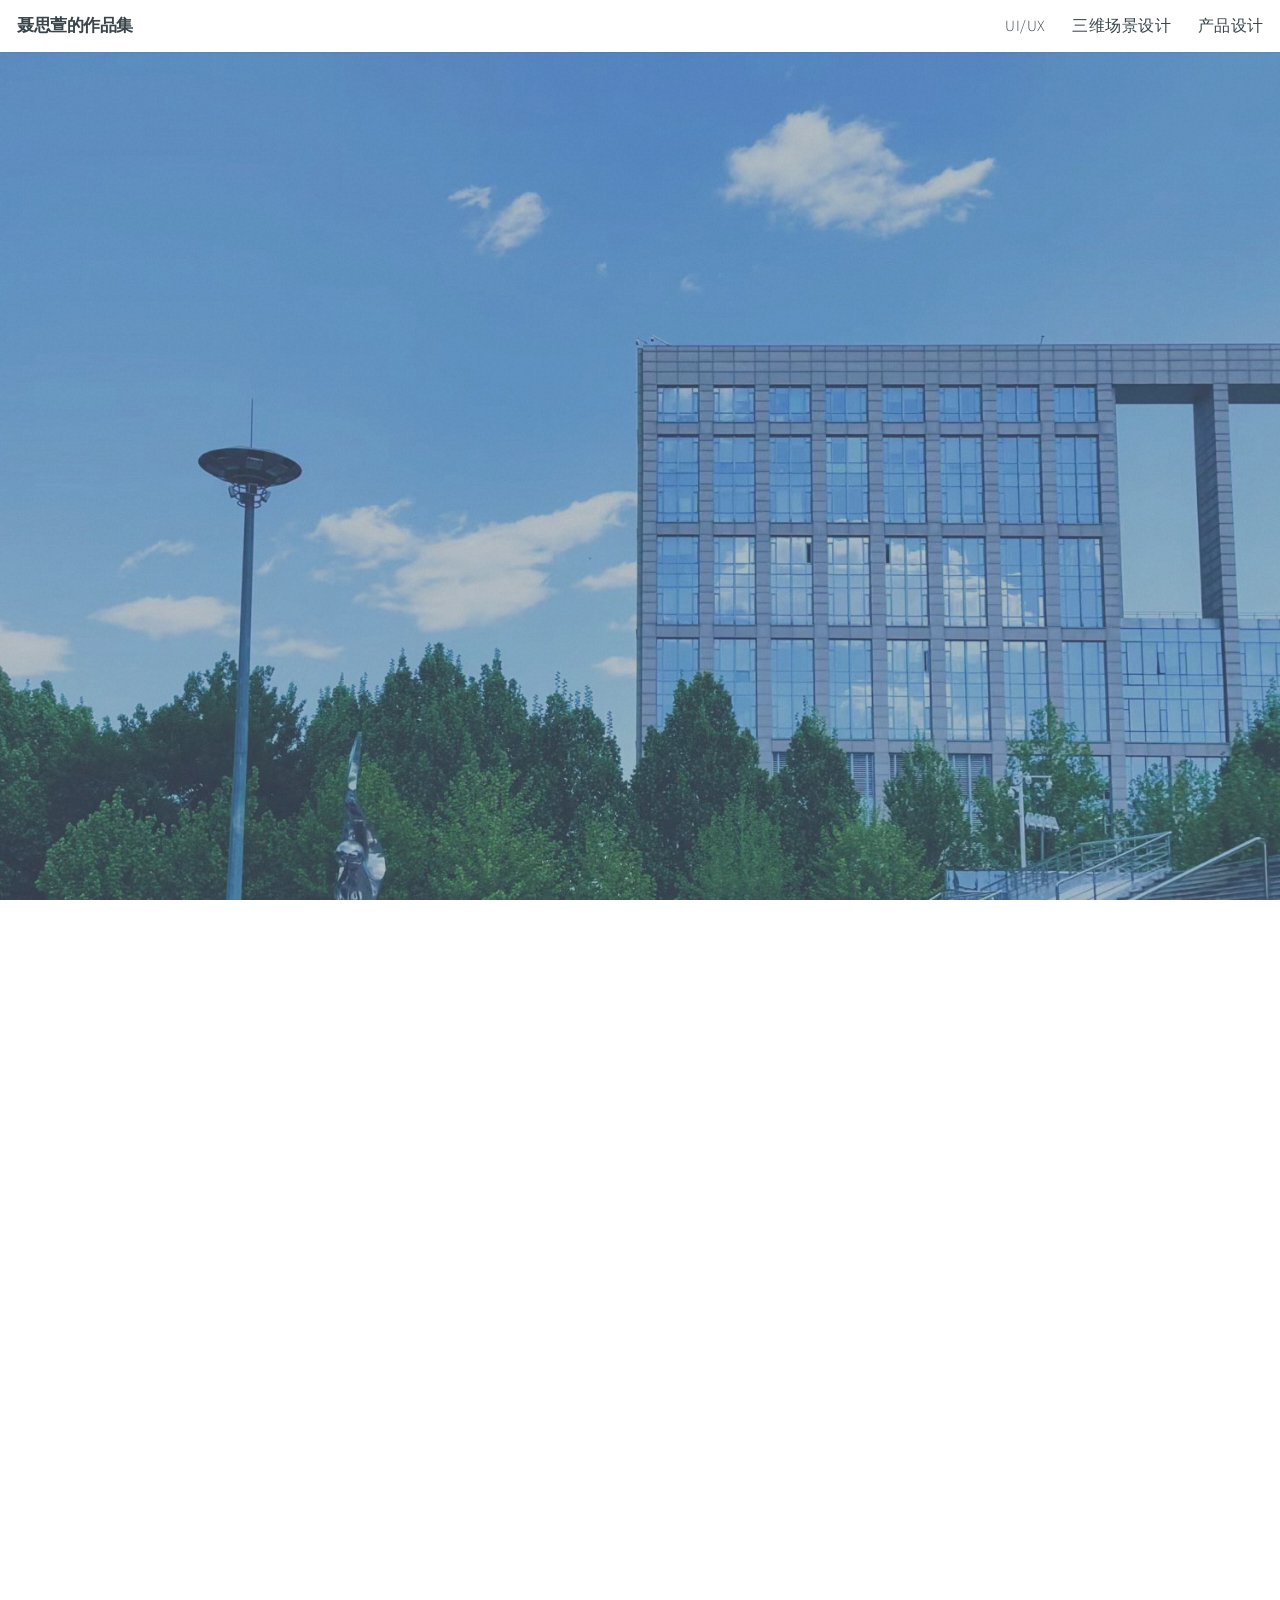
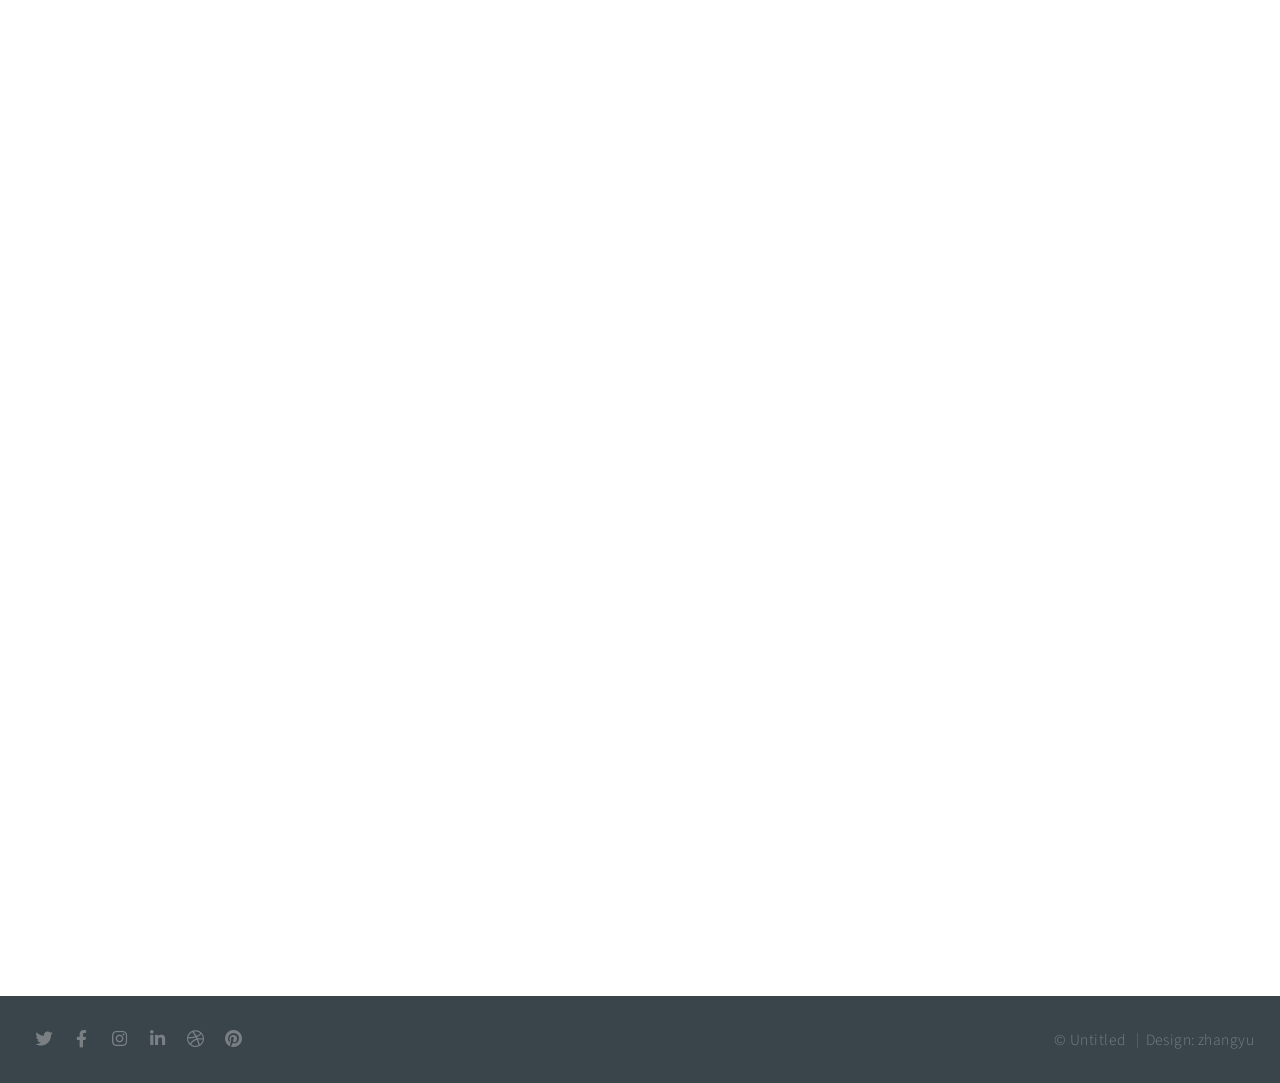
==== commit c181ba58: "Update index.html" ====
--- a/index.html
+++ b/index.html
@@ -93,21 +93,7 @@
     </section>
 	   <!--three-->
     </section>
-		   <section id="pr" class="main style2 right dark fullscreen">
-        <div class="content box style2">
-            <header>
-                <h2>作品集: 产品设计</h2>
-            </header>
-            <p>本人本科和研究生为工业设计专业，研究方向为产品设计和产品人机交互研究。此作品集主要为我做过的一些产品，以电子产品为主，包括：<br />
-		&MediumSpace;&MediumSpace;&MediumSpace;&MediumSpace; 1） 医护人员用半导体制冷服设计研究
-                &MediumSpace;&MediumSpace;&MediumSpace;&MediumSpace; 2）火灾逃生大巴车。 <br />
-                &MediumSpace;&MediumSpace;&MediumSpace;&MediumSpace; 3）面向K12的人工智能编程教学平台。 <br />
-                &MediumSpace;&MediumSpace;&MediumSpace;&MediumSpace; 3）智行SE服务机器人。<br />
-                &MediumSpace;&MediumSpace;&MediumSpace;&MediumSpace; 5）一些建模渲染。<br />
-            </p>
-            <a href="./pr.html">点击此查看作品集</a>
-        </div>
-    </section>
+		 
 
 	 
 
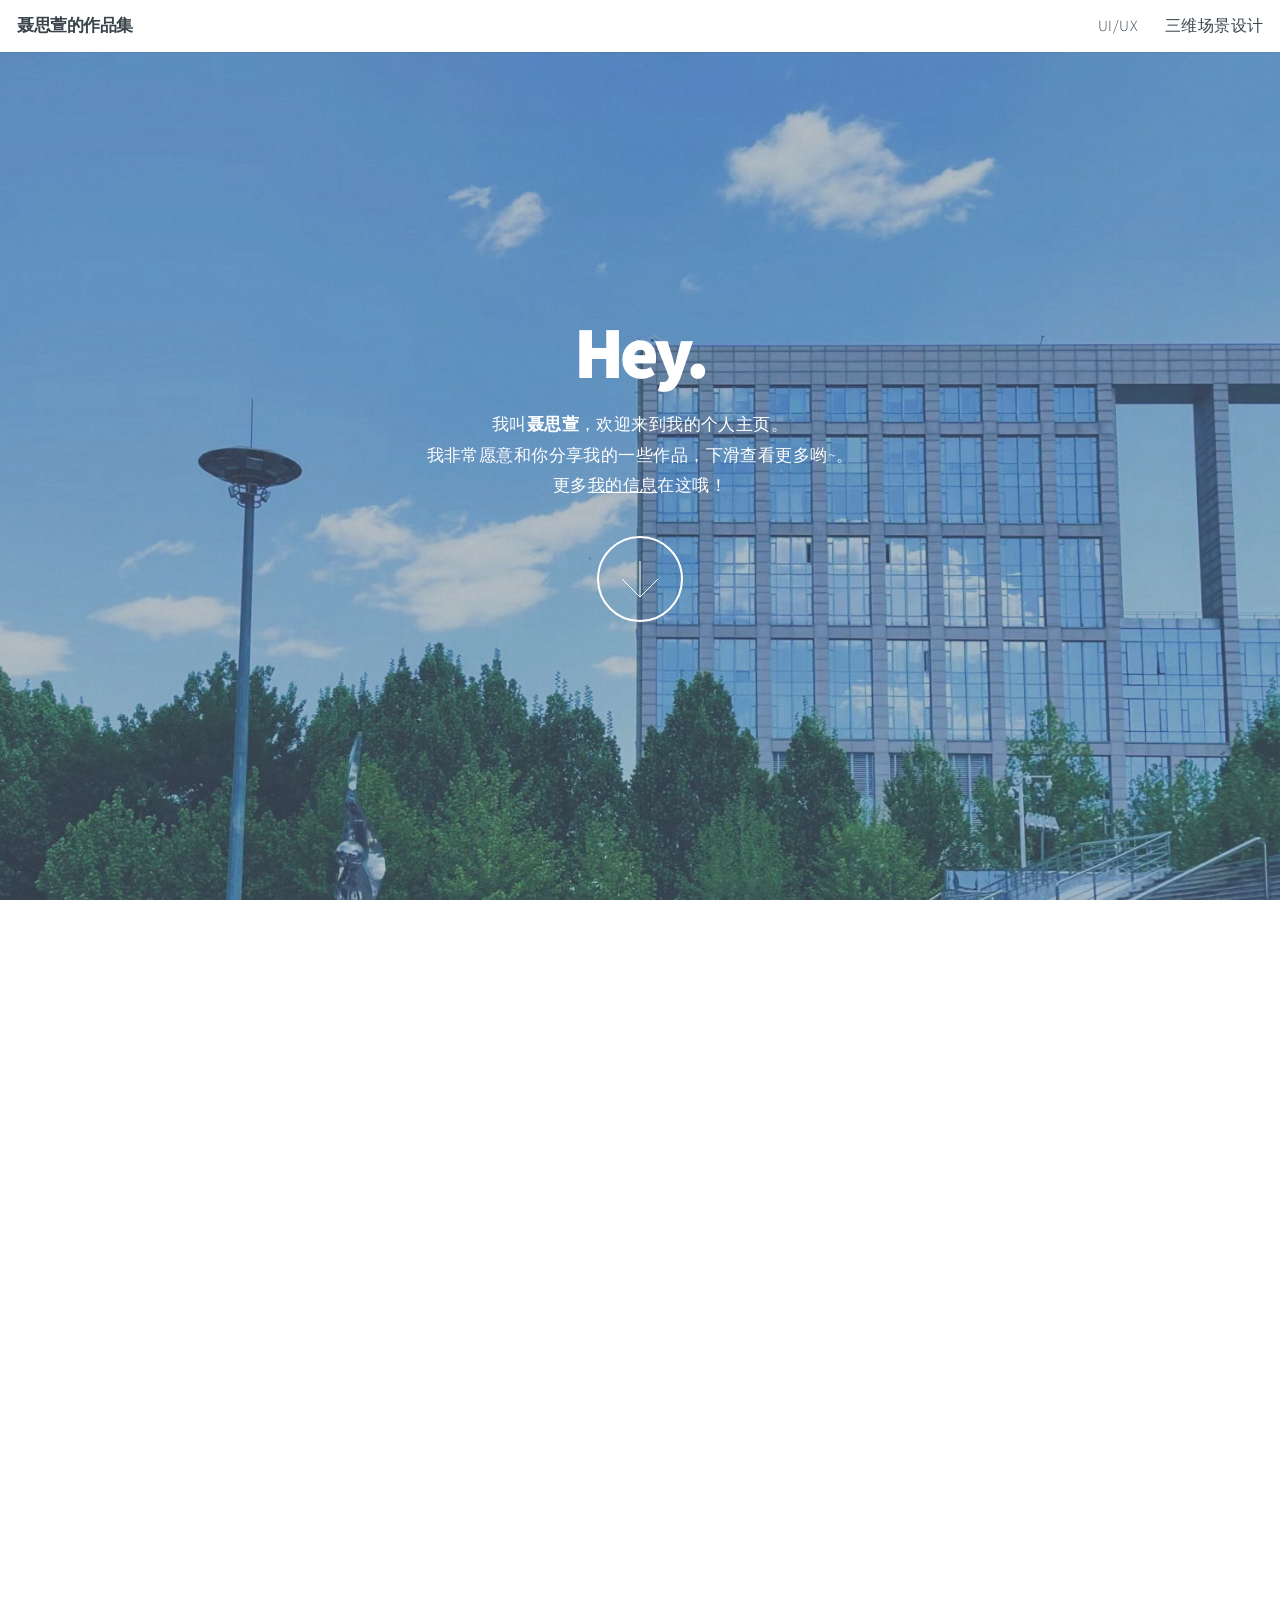
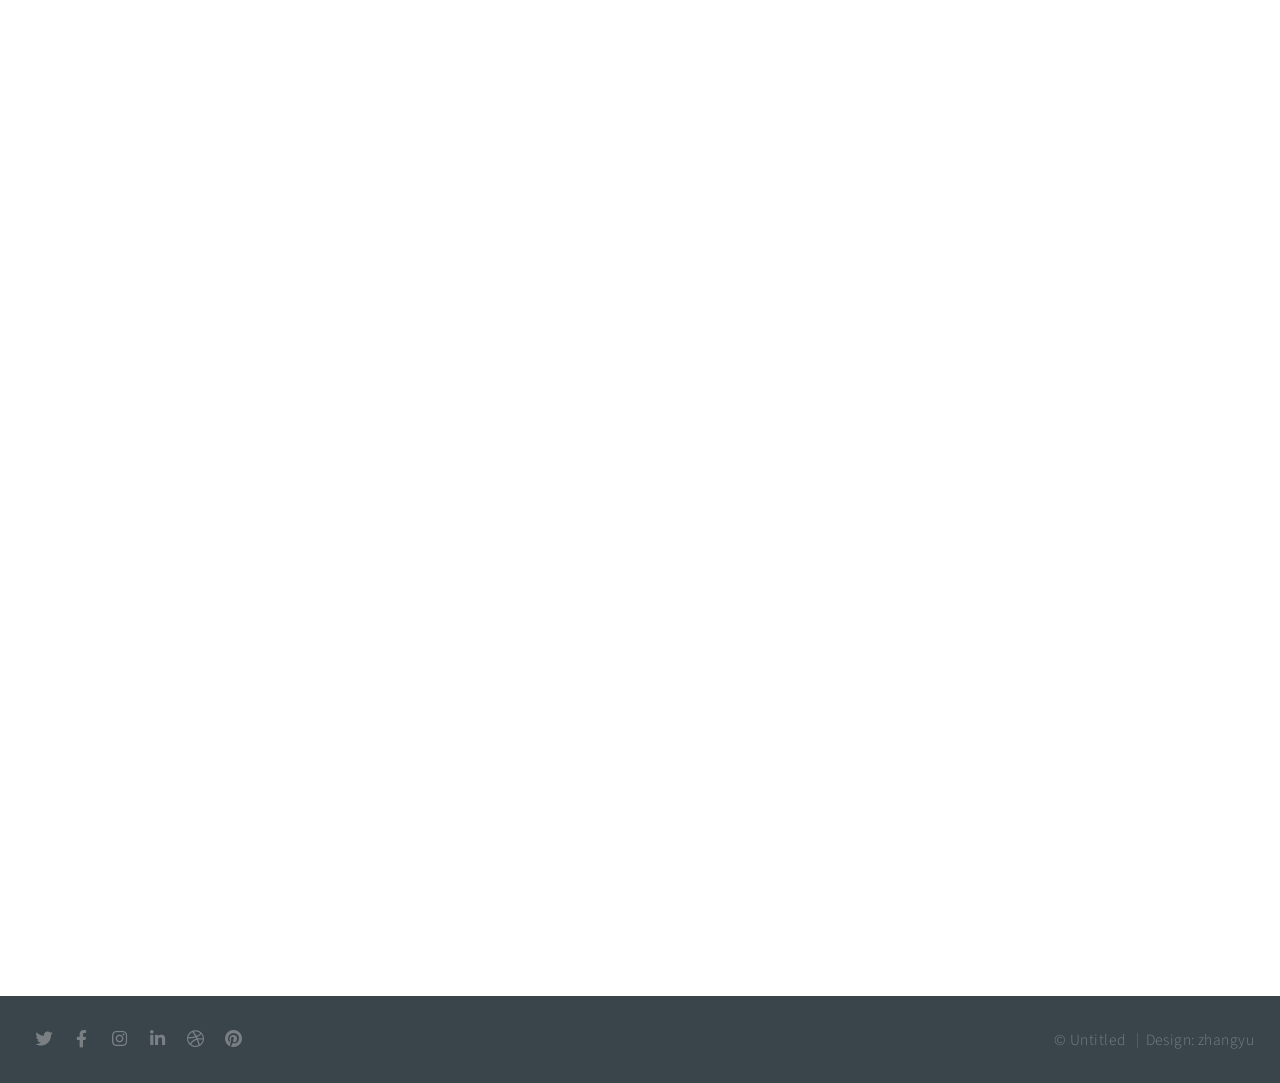
==== commit 1a6b6d1d: "Update index.html" ====
--- a/index.html
+++ b/index.html
@@ -25,8 +25,7 @@
             <ul>
 		
                 <li><a href="#one">UI/UX</a></li>
-                <li><a href="#two">三维场景设计</a></li>
-		<li><a href="#pr">产品设计</a></li>    
+                <li><a href="#two">三维场景设计</a></li>  
             </ul>
         </nav>
     </header>
